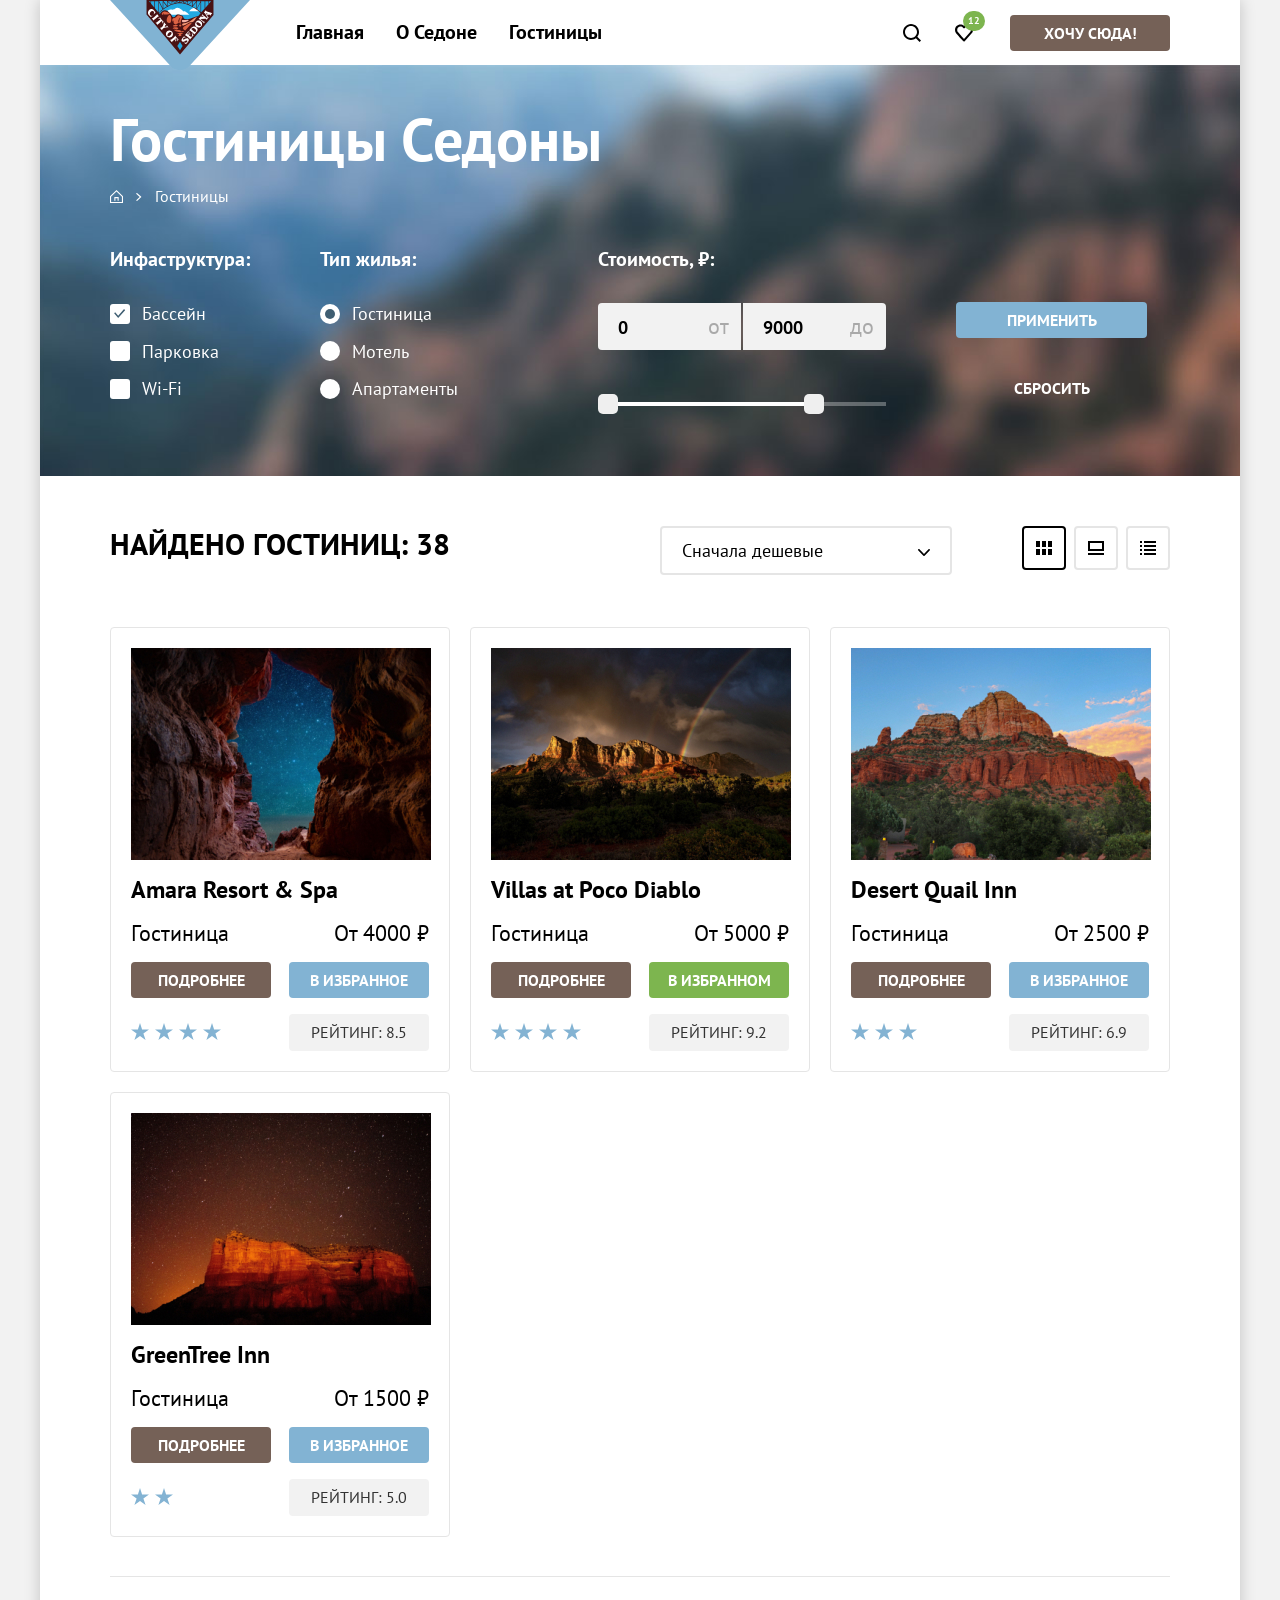
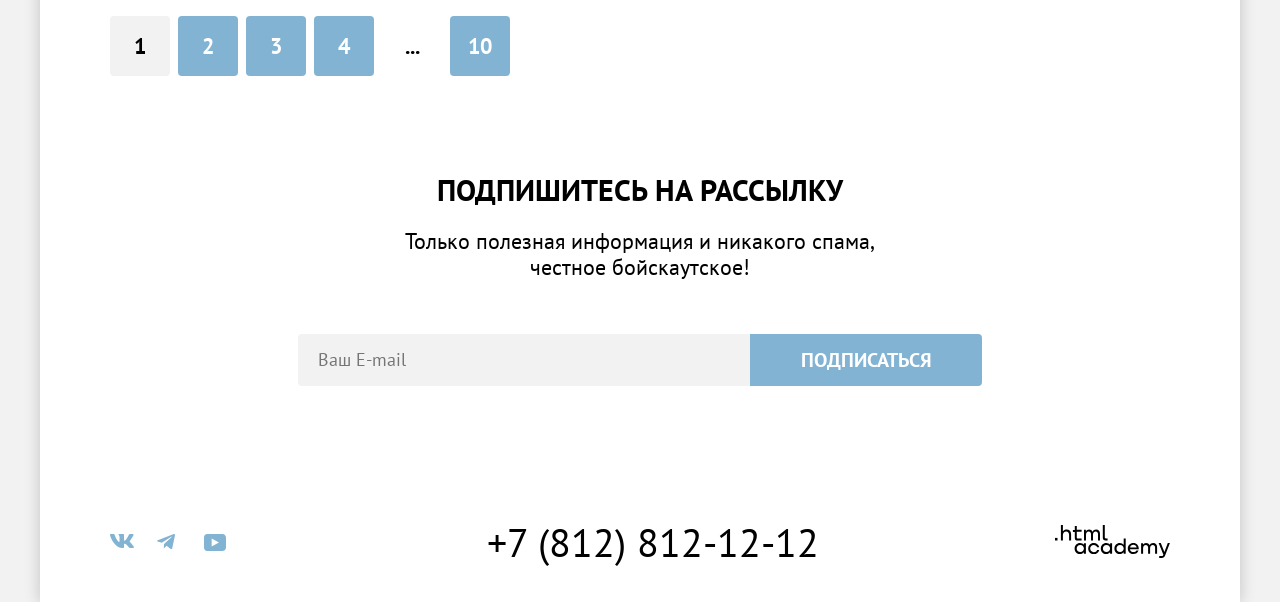
==== catalog.html @ 5c3a98c3 "Update catalog.html" ====
<!DOCTYPE html>
<html lang="ru">

  <head>
    <meta charset="utf-8">
    <title>HTML Academy: Седона</title>
    <link rel="stylesheet" href="styles/styles.css">
    <link rel="icon" href="/favicon.ico">
  </head>

  <body>
   <div class="page-container">
    <header class="page-header">
      <a class="logo" href="index.html">
        <img src="images/logo.svg" width="140" height="70" alt="Логотип Седона">
      </a>

      <nav class="navigation">
        <ul class="navigation-list">
          <li class="navigation-item">
            <a class="navigation-link" href="index.html">Главная</a>
          </li>
          <li class="navigation-item">
            <a class="navigation-link" href="#">О Седоне</a>
          </li>
          <li class="navigation-item">
            <a class="navigation-link" href="catalog.html">Гостиницы</a>
          </li>
        </ul>

        <ul class="navigation-list-buttons">
          <li class="navigation-item">
             <a class="navigation-button search" href="#">
              <span class="visually-hidden">Поиск</span>
             </a>
          </li>
          <li class="navigation-item">
             <a class="navigation-button favorite" href="#">
              <span class="visually-hidden">Избранное</span>
              <span class="favorite-number">12</span>
             </a>
          </li>
          <li class="navigation-item">
            <button class="join-button" type="button">Хочу сюда!</a>
          </li>
        </ul>
      </nav>
    </header>

    <main class="main-container page-main">
      <section class="filters">
        <h1 class="filters-title">Гостиницы Седоны</h1>
        <ul class="filters-breadcrumbs-list">
          <li class="filters-breadcrumbs-item">
            <a class="breadcrumbs-link index" href="index.html">
              <span class="visually-hidden">На главную</span>
            </a>
          </li>
          <li class="filters-breadcrumbs-item">
            <a class="breadcrumbs-link" href="catalog.html">
              <span>Гостиницы</span>
            </a>
          </li>
        </ul>

        <form class="filters-list">
         <fieldset class="filters-fieldset checkbox-group">
          <legend class="filters-subtitle">Инфаструктура:</legend>
          <label class="checkbox">
            <input type="checkbox" checked>
            <span class="checkbox-button"></span>
            <span class="checkbox-label">Бассейн</span>
          </label>
          <label class="checkbox">
            <input type="checkbox">
            <span class="checkbox-button"></span>
            <span class="checkbox-label">Парковка</span>
          </label>
          <label class="checkbox">
            <input type="checkbox">
            <span class="checkbox-button"></span>
            <span class="checkbox-label">Wi-Fi</span>
          </label>
        </fieldset>
        <fieldset class="filters-fieldset radio-group">
          <legend class="filters-subtitle">Тип жилья:</legend>
          <label class="radio">
            <input type="radio" name="plan" checked>
            <span class="radio-button"></span>
            <span class="radio-label">Гостиница</span>
          </label>
          <label class="radio">
            <input type="radio" name="plan">
            <span class="radio-button"></span>
            <span class="radio-label">Мотель</span>
          </label>
          <label class="radio">
            <input type="radio" name="plan">
            <span class="radio-button"></span>
            <span class="radio-label">Апартаменты</span>
          </label>
        </fieldset>
         <fieldset class="filters-fieldset price-group">
          <legend class="filters-subtitle">Стоимость, ₽:</legend>
          <p class="field-wrap">
           <label class="field field-from">
             <input type="number" name="price-from" value="0" min="0" />
             <span class="hint">От</span>
           </label>
           <label class="field field-to">
             <input type="number" name="price-to" value="9000" min="0" />
             <span class="hint">До</span>
           </label>
           </p>
           <div class="field-range">
            <div class="field-range-active">
              <button class="field-range-from" type="button"></button>
              <button class="field-range-to" type="button"></button>
            </div>
           </div>
         </fieldset>
         <fieldset class="filters-fieldset buttons-group">
          <li class="filters-buttons-item">
            <button class="accept-button">Применить</button>
            <button class="clean-button">Сбросить</button>
          </li>
         </ul>
        </form>
      </section>

      <section class="catalog-filters">
        <h2 class="catalog-filters-title">Найдено гостиниц: <span>38</span></h2>
        <select class="sorting">
          <option value="cheap">Сначала дешевые</option>
          <option value="expensive">Сначала дорогие</option>
          <option value="popular">Сначала популярные</option>
        </select>
        <ul class="display-list">
          <li class="display-item checked tile">
            <a class="display-link checked tile" href="#"></a>
          </li>
          <li class="display-item card">
            <a class="display-link card" href="#"></a>
          </li>
          <li class="display-item list">
            <a class="display-link list" href="#"></a>
          </li>
        </ul>
      </section>

      <section class="catalog">
        <ul class="catalog-list">
          <li class="catalog-item">
           <div class="image-container">
            <img class="hotel-image" src="images/hotel-1.jpg" alt="Фото Amara Resort & Spa">
           </div>
            <h3 class="catalog-item-title">Amara Resort & Spa</h3>
            <p class="catalog-info">Гостиница<span>От 4000 ₽</span></p>
           <div class="catalog-botton-container">
            <button class="catalog-botton more-button">Подробнее</button>
            <button class="like-button">В избранное</button>
           </div>
           <div class="catalog-rate-container">
            <p class="catalog-stars four"></p>
            <p class="catalog-rating">Рейтинг: 8.5</p>
           </div>
          </li>
          <li class="catalog-item">
           <div class="image-container">
            <img class="hotel-image" src="images/hotel-2.jpg" alt="Фото Villas at Poco Diablo">
           </div>
            <h3 class="catalog-item-title">Villas at Poco Diablo</h3>
            <p class="catalog-info">Гостиница<span>От 5000 ₽</span></p>
            <div class="catalog-botton-container">
            <button class="catalog-botton more-button">Подробнее</button>
            <button class="like-button checked">В избранном</button>
           </div>
           <div class="catalog-rate-container">
            <p class="catalog-stars four"></p>
            <p class="catalog-rating">Рейтинг: 9.2</p>
           </div>
          </li>
          <li class="catalog-item">
           <div class="image-container">
            <img class="hotel-image" src="images/hotel-3.jpg" alt="Фото Desert Quail Inn">
           </div>
            <h3 class="catalog-item-title">Desert Quail Inn</h3>
            <p class="catalog-info">Гостиница<span>От 2500 ₽</span></p>
           <div class="catalog-botton-container">
            <button class="catalog-botton more-button">Подробнее</button>
            <button class="like-button">В избранное</button>
           </div>
           <div class="catalog-rate-container">
            <p class="catalog-stars three"></p>
            <p class="catalog-rating">Рейтинг: 6.9</p>
           </div>
          </li>
          <li class="catalog-item">
           <div class="image-container">
            <img class="hotel-image" src="images/hotel-4.jpg" alt="Фото GreenTree Inn">
           </div>
            <h3 class="catalog-item-title">GreenTree Inn</h3>
            <p class="catalog-info">Гостиница<span>От 1500 ₽</span></p>
           <div class="catalog-botton-container">
            <button class="catalog-botton more-button">Подробнее</button>
            <button class="like-button">В избранное</button>
           </div>
           <div class="catalog-rate-container">
            <p class="catalog-stars two"></p>
            <p class="catalog-rating">Рейтинг: 5.0</p>
           </div>
          </li>
        </ul>

        <ul class="catalog-pagination-list">
          <li class="catalog-pagination-item current">
            <a class="pagination-item current" aria-current="page">1</a>
          </li>
          <li class="catalog-pagination-item next">
            <a href="#" class="pagination-item next">2</a>
          </li>
          <li class="catalog-pagination-item next">
            <a href="#" class="pagination-item next">3</a>
          </li>
          <li class="catalog-pagination-item next">
            <a href="#" class="pagination-item next">4</a>
          </li>
          <li class="pagination-item dotted">...</li>
          <li class="catalog-pagination-item next">
            <a href="#" class="pagination-item next">10</a>
          </li>
        </ul>
      </section>

      <section class="subscribe-catalog">
        <h2 class="subscribe-title catalog">Подпишитесь на рассылку</h2>
        <p class="subscribe-description catalog">Только полезная информация и никакого спама, <br> честное бойскаутское!</p>
        <form class="subscribe-form">
          <input class="subscribe-field" type="email" required placeholder="Ваш E-mail">
          <button class="subscribe-button" type="submit">Подписаться</button>
        </form>
      </section>
    </main>

    <footer class="page-footer">
      <ul class="social-list">
        <li class="social-item vk">
          <a class="social-link vk" href="https://vk.com/htmlacademy" target="_blank" title="Группа вконтакте HTML Academy">
            <span class="visually-hidden">ВКонтакте</span>
          </a>
        </li>
        <li class="social-item tg">
          <a class="social-link" href="https://t.me/htmlacademy " target="_blank" title="Телеграмм-канал HTML Academy">
            <span class="visually-hidden">Telegram</span>
          </a>
        </li>
        <li class="social-item youtube">
          <a class="social-link" href="https://www.youtube.com/user/htmlacademyru" target="_blank" title="Ютуб-канал HTML Academy">
            <span class="visually-hidden">YouTube</span>
          </a>
        </li>
      </ul>
      <a class="footer-number" href="tel:88128121212">+7 (812) 812-12-12</a>
      <a class="contact-logo" href="https://htmlacademy.ru/"></a>
    </footer>
   </div>
  </body>
</html>
---- styles/styles.css ----
@font-face {
    font-family: "PT Sans";
    font-style: normal;
    font-weight: 400;
    src: url("../fonts/ptsans-400.woff2") format("woff2");
    font-display: swap;
}

@font-face {
    font-family: "PT Sans";
    font-style: normal;
    font-weight: 700;
    src: url("../fonts/ptsans-700.woff2") format("woff2");
    font-display: swap;
}

* {
  box-sizing: border-box;
}

html {
    height: 100%;
}

body {
    margin: 0;
    display: flex;
    flex-direction: column;
    min-height: 100%;
    margin-left: 40px;
    margin-right: 40px;
    font-family: "PT Sans", sans-serif;
    font-size: 22px;
    line-height: 26px;
    font-weight: 400;
    color: #000000;
    background-color: #F2F2F2;
}

ul {
    list-style-type: none;
}

.visually-hidden {
    position: absolute;
    width: 1px;
    height: 1px;
    margin: -1px;
    padding: 0;
    border: 0;
    clip: rect(0 0 0 0);
    overflow: hidden;
}

input[type="number"]::-webkit-outer-spin-button,
input[type="number"]::-webkit-inner-spin-button {
    -webkit-appearance: none;
}

input[type='number'],
input[type="number"]:hover,
input[type="number"]:focus {
    appearance: none;
    -moz-appearance: textfield;
}

.main-container {
  flex-grow: 1;
}

.page-container {
  max-width: 1200px;
  margin: 0 auto;
  box-shadow: 0 0 15px 0 #00000033;
}

.page-header {
  display: flex;
  color: #000000;
  background-color: #FFFFFF;
  padding: 0 70px;
}

.logo {
  margin-bottom: -10px;
}

.navigation {
  display: flex;
  flex-grow: 1;
}

.navigation-list {
    display: flex;
    margin: 0;
    padding: 0;
    flex-grow: 1;
    margin-left: 30px;
}

.navigation-list-buttons {
    display: flex;
    margin: 0;
    padding: 0;
    align-items: center;
}

.navigation-link {
    display: block;
    position: relative;
    padding-right: 32px;
    font-size: 20px;
    line-height: 24px;
    font-weight: 700;
    text-align: center;
    color: #000000;
    padding: 20px 16px;
    white-space: nowrap;
    text-decoration: none;
}

.navigation-link::after {
  content: "";
  position: absolute;
  left: 0;
  bottom: -1px;
  width: 100%;
  height: 2px;
  background: currentColor;
  transform: scaleX(0);
  transition: transform 0.3s ease;
}

.navigation-link:hover::after {
  transform: scaleX(1);
}

.navigation-button {
    display: block;
    padding: 20px;
    padding-right: 32px;
    font-size: 20px;
    line-height: 24px;
    font-weight: 700;
    text-align: center;
    color: #000000;
    text-decoration: none;
    width: 44px;
    height: 64px;
    background-size: 18px 18px;
    background-repeat: no-repeat;
    background-position: center;
}

.navigation-button.search {
    background-image: url(../icons/search.svg);
}

.navigation-button.favorite {
    background-image: url(../icons/favourite.svg);
    margin-right: 20px;
}

.favorite-number {
  position: absolute;
  top: 11px;
  margin-left: 5px;
  padding: 5px;
  font-size: 10px;
  line-height: 10px;
  color: #FFFFFF;
  background-color: #7DB54F;
  border-radius: 10px;
  max-width: 50px;
}

.join-button {
  font-family: inherit;
  border: none;
  border-radius: 4px;
  width: 160px;
  height: 36px;
  font-size: 16px;
  line-height: 20px;
  font-weight: 700;
  text-align: center;
  color: #FFFFFF;
  background-color: #756157;
  text-transform: uppercase;
  cursor: pointer;
  transition: 0.2s ease;
}

.join-button:hover {
  background-color: #615048;
}

.join-button:focus {
  background-color: #615048;
}

.join-button:active {
  color: #9E9089;
}

.join-button:disabled {
  background-color: #E5E5E5;
}

.page-main {
  color: #000000;
  background-color: #FFFFFF;
}

.welcome {
  background-image: url("../images/devider.png"), url("../images/index-background.jpg");
  text-align: center;
  background-size: 100% auto, cover;
  background-position: bottom, center;
  background-repeat: no-repeat;
  background-color: #82B3D3;
  padding-bottom: 85px;
  padding-top: 51px;
}

.advantages-preview {
  margin-top: 0;
  padding: 69px 0;
}

.advantages-preview-title {
  font-size: 30px;
  line-height: 36px;
  font-weight: 700;
  text-align: center;
  text-transform: uppercase;
  margin: 0 0 25px;
}

.advantages-preview-description {
    text-align: center;
    margin: 0;
}

.advantages-list {
  display: flex;
  flex-wrap: wrap;
  margin: 0;
  padding: 0;
}

.advantages-row {
  display: flex;
  margin: 0;
}

.advantages-item-title {
  position: relative;
  margin: 0;
  margin-bottom: 62px;
  font-size: 24px;
  line-height: 28px;
  font-weight: 700;
  text-align: center;
  text-transform: uppercase;
}

.advantages-item-title::after {
  content: "";
  position: absolute;
  bottom: -32px;
  left: 50%;
  transform: translateX(-50%);
  width: 60px;
  height: 2px;
}

.advantages-item-title.blue::after {
  background-color: #A7CAE0;
}

.advantages-item-title.light-grey::after {
  background-color: #0000004D;
}

.advantages-item-title.grey::after {
  background-color: #A0A7AC;
}


.advantages-item-description {
  font-size: 18px;
  line-height: 21px;
  text-align: center;
  margin: 0;
}

.advantages-text {
  width: 400px;
  display: flex;
  flex-direction: column;
  justify-content: center;
  align-items: center;
  margin: 0;
}

.advantages-row img {
  width: 800px;
  display: block;
  margin: 0;
}

.advantages-small {
  width: 400px;
  min-height: 385px;
  display: flex;
  flex-direction: column;
  justify-content: center;
  align-items: center;
}

.blue {
    color: #FFFFFF;
    background-color: #82B3D3;
    text-align: center;
}

.light-grey {
    color: #000000;
    background-color: #F0F6FA;
    text-align: center;
}

.grey {
    color: #000000;
    background-color: #E6F0F6;
    text-align: center;
}

.service-main-preview {
    margin-top: 0;
    padding: 69px 0;
}

.service-preview-title {
    font-size: 30px;
    line-height: 36px;
    font-weight: 700;
    text-align: center;
    text-transform: uppercase;
    margin: 0 0 20px;
}

.service-preview-description {
    text-align: center;
    margin: 0;
}

.service-list {
    display: flex;
    margin: 0;
    padding: 0;
    justify-content: flex-start;
    flex-wrap: wrap;
}

.service-item {
    width: 400px;
    padding: 81px 85px;
}

.service-icon {
    display: block;
    margin-left: auto;
    margin-right: auto;
    margin-bottom: 20px;
    width: 75px;
    height: 72px;
    background-size: contain;
    background-repeat: no-repeat;
}

.service-icon.home {
    background-image: url(../icons/services-house.svg);
}

.service-icon.food {
    background-image: url(../icons/services-food.svg);
}

.service-icon.gift {
    background-image: url(../icons/services-gift.svg);
}

.service-item-title {
    font-size: 24px;
    line-height: 28px;
    font-weight: 700;
    text-align: center;
    text-transform: uppercase;
    margin: 0 0 30px;
}

.service-item-description {
    font-size: 18px;
    line-height: 21px;
    text-align: center;
    margin: 0;
}

.intresting {
    margin-top: 0;
    padding: 96px 0;
}

.intresting-title {
    font-size: 30px;
    line-height: 36px;
    font-weight: 700;
    text-align: center;
    text-transform: uppercase;
    margin: 0 0 20px;
}

.intresting-description {
    font-size: 22px;
    line-height: 21px;
    text-align: center;
    margin: 0;
    margin-bottom: 54px;
}

.intresting-button {
    font-family: inherit;
    border: none;
    border-radius: 4px;
    display: block;
    margin: 0 auto;
    font-size: 20px;
    width: 376px;
    height: 52px;
    line-height: 36px;
    font-weight: 700;
    text-align: center;
    color: #FFFFFF;
    background-color: #756157;
    text-transform: uppercase;
    cursor: pointer;
    transition: 0.2s ease;
}

.intresting-button:hover {
  background-color: #615048;
}

.intresting-button:focus {
  background-color: #615048;
}

.intresting-button:active {
  color: #9E9089;
}

.intresting-button:disabled {
  background-color: #E5E5E5;
}

.filters {
    margin-top: 0;
    background-image: url("../images/catalog-background.jpg");
    background-size: cover;
    background-repeat: no-repeat;
    background-position: center;
    background-color: #82B3D3;
    padding: 35px 70px 70px;
}

.filters-title {
    margin: 0 0 8px;
    font-size: 60px;
    line-height: 78px;
    font-weight: 700;
    color: #FFFFFF;
}

.filters-breadcrumbs-list {
  display: flex;
  align-items: center;
  flex-wrap: wrap;
  margin: 0 0 40px;
  padding: 0;
}

.filters-breadcrumbs-item {
  display: flex;
  align-items: center;
}

.filters-breadcrumbs-item:not(:last-child)::after {
  content: "";
  width: 8px;
  height: 8px;
  margin: 0 12px;
  background-image: url("../icons/arrow-white.svg");
  background-repeat: no-repeat;
  background-position: center;
  background-size: contain;
}

.breadcrumbs-link {
  font-size: 16px;
  line-height: 21px;
  color: #FFFFFF;
  text-decoration: none;
}

.breadcrumbs-link.index {
  display: block;
  mask-image: url("../icons/index.svg");
  min-width: 13px;
  min-height: 21px;
  mask-size: 13px 13px;
  mask-position: center;
  mask-repeat: no-repeat;
  background-color: #FFFFFF;
}

.filters-list {
  display: flex;
  gap: 70px;
  flex-wrap: wrap;
}

.filters-fieldset {
  display: flex;
  flex-direction: column;
  gap: 16px;
  margin: 0;
  padding: 0;
  border: none;
}

.filters-subtitle {
  font-size: 20px;
  line-height: 24px;
  font-weight: 700;
  color: #FFFFFF;
  text-decoration: none;
  margin-bottom: 32px;
  padding: 0;
}

.checkbox {
  display: flex;
  align-items: center;
  cursor: pointer;
  user-select: none;
  position: relative;
}

.checkbox input {
  position: absolute;
  opacity: 0;
  pointer-events: none;
}

.checkbox-button {
  position: relative;
  width: 20px;
  height: 20px;
  border-radius: 3px;
  background: #FFFFFF;
  flex-shrink: 0;
  transition:
    border-color 0.2s ease,
    background-color 0.2s ease,
    box-shadow 0.2s ease;
}

.checkbox-button::after {
  content: "";
  position: absolute;
  left: 4px;
  top: 50%;
  width: 12px;
  height: 10px;
  background-image: url("../icons/checkbox.svg");
  background-repeat: no-repeat;
  background-position: center;
  background-size: contain;
  transform: translateY(-50%) scale(0.5);
  opacity: 0;
  transition: transform 0.2s ease;
}

.checkbox-label {
  padding-left: 12px;
  line-height: 1.2;
  color: #FFFFFF;
  font-size: 18px;
}

.checkbox:hover {
  opacity: 50%;
  transition: 0.2s ease;
}

.checkbox input:checked + .checkbox-button::after {
  transform: translateY(-50%) scale(1);
  opacity: 1;
}

.checkbox input:focus-visible + .checkbox-button {
  outline: 3px solid #83B3D3;
}

.radio-group {
  margin-right: 70px;
}

.radio {
  display: flex;
  align-items: center;
  cursor: pointer;
  user-select: none;
  position: relative;
}

.radio input {
  position: absolute;
  opacity: 0;
  pointer-events: none;
}

.radio-button {
  position: relative;
  width: 20px;
  height: 20px;
  border-radius: 50%;
  background: #FFFFFF;
  flex-shrink: 0;
}

.radio-button::after {
  content: "";
  position: absolute;
  left: 5px;
  top: 50%;
  transform: translateY(-50%) scale(0);
  width: 10px;
  height: 10px;
  border-radius: 50%;
  background: #3F5E72;
  transition: transform 0.2s ease;
}

.radio-label {
  padding-left: 12px;
  line-height: 1.2;
  color: #FFFFFF;
  font-size: 18px;
}

.radio:hover {
  opacity: 50%;
  transition: 0.2s ease;
}

.radio input:checked + .radio-button::after {
  transform: translateY(-50%) scale(1);
}

.radio input:focus-visible + .radio-button {
  outline: 3px solid #83B3D3;
}

.field-wrap {
  display: flex;
  gap: 2px;
  margin: 0 0 36px;
}

.field {
  display: flex;
  align-items: center;
  cursor: pointer;
  user-select: none;
  position: relative;
}

.field input {
  font-family: inherit;
  font-weight: 700;
  font-size: 18px;
  width: 143px;
  padding: 13px 30px 11px 20px;
  border: none;
  background-color: #f2f2f2;
}

.field-from input {
  border-radius: 4px 0 0 4px;
}

.field-to input {
  border-radius: 0 4px 4px 0;
}

.hint {
  position: absolute;
  z-index: 1;
  top: 50%;
  transform: translateY(-50%);
  right: 12px;
  line-height: 133%;
  text-transform: lowercase;
  color: #0000004D;
}

.field-range {
  position: relative;
  width: 100%;
  height: 4px;
  background-color: #FFFFFF4D;
}

.field-range-active {
  position: absolute;
  width: 226px;
  height: 4px;
  background-color: #FFFFFF;
}

.field-range-from {
  left: 0;
}

.field-range-to {
  right: 0;
}

.field-range-active button {
  position: absolute;
  top: 50%;
  width: 20px;
  height: 20px;
  border-radius: 5px;
  border: none;
  cursor: pointer;
  transform: translateY(-50%);
}

.buttons-group {
  align-self: flex-end;
  display: flex;
  flex-direction: column;
  gap: 32px;
  margin: 0;
  padding: 0;
  list-style: none;
}

.accept-button {
  font-family: inherit;
  border: none;
  border-radius: 4px;
  display: block;
  margin: 0 auto;
  font-size: 16px;
  width: 191px;
  height: 36px;
  line-height: 20px;
  font-weight: 700;
  text-align: center;
  color: #FFFFFF;
  background-color: #82B3D3;
  text-transform: uppercase;
  cursor: pointer;
  margin-bottom: 32px;
  transition: 0.2s ease;
}

.accept-button:hover {
  background-color: #68A2CA;
}

.accept-button:focus {
  background-color: #68A2CA;
}

.accept-button:active {
  color: #A7CAE0;
}

.accept-button:disabled {
  background-color: #E5E5E5;
}

.clean-button {
    font-family: inherit;
    border: none;
    border-radius: 4px;
    display: block;
    margin: 0 auto;
    font-size: 16px;
    width: 191px;
    height: 36px;
    line-height: 20px;
    font-weight: 700;
    text-align: center;
    color: #FFFFFF;
    background-color: transparent;
    text-transform: uppercase;
    cursor: pointer;
    transition: 0.2s ease;
}

.clean-button:hover {
  color: #BAC4C6;
}

.clean-button:focus {
  border: 2px solid #82B3D3;
  border-radius: 4px;
  color: #FFFFFF;
}

.clean-button:active {
  color: #8A8D80;
  border: none;
}

.clean-button:disabled {
  background-color: #70665B;
}

.catalog-filters {
    display: flex;
    padding: 0 70px;
}

.catalog-filters-title {
    margin-top: 50px;
    font-size: 30px;
    line-height: 36px;
    font-weight: 700;
    text-transform: uppercase;
}

.sorting {
  appearance: none;
  font-family: inherit;
  border: 2px solid #E5E5E5;
  border-radius: 4px;
  margin-top: 50px;
  margin-left: auto;
  width: 292px;
  height: 49px;
  font-size: 18px;
  line-height: 21px;
  color: #000000;
  text-decoration: none;
  padding-left: 20px;
  cursor: pointer;
  background: #FFFFFF;
  background-image: url("../icons/arrow-black.svg");
  background-repeat: no-repeat;
  background-position: right 20px top 21px;
  background-size: 12px 8px;
  transition: 0.2s ease;
}

.sorting:hover {
  border-color: #68A2CA;
}

.sorting:focus {
  border-color: #68A2CA;
}

.sorting:disabled {
  border-color: #B3B3B3;
  color: #B3B3B3;
}

.display-list {
    padding: 0;
    margin: 0;
    margin-top: 50px;
    display: flex;
    gap: 8px;
    max-width: 160px;
    min-height: 48px;
    margin-left: 70px;
    cursor: pointer;
}

.display-link {
  display: block;
  width: 44px;
  height: 44px;
  border: 2px solid #E5E5E5;
  border-radius: 4px;
  background-repeat: no-repeat;
  background-position: center;
  background-size: 16px 14px;
  transition: 0.2s ease;
}

.display-link.checked {
  border: 2px solid #000000;
}

.display-link.tile {
  background-image: url(../icons/view-tile.svg);
}

.display-link.card {
  background-image: url(../icons/view-card.svg);
}

.display-link.list {
  background-image: url(../icons/view-list.svg);
}

.display-link:hover {
  border-color: #000000;
}

.display-link:active {
  border-color: #000000;
}

.display-link:focus {
  outline: none;
}

.display-link:focus-visible {
  border-color: #68A2CA;
}

.catalog {
  padding: 0 70px;
}

.catalog-list {
  margin-top: 40px;
  display: flex;
  padding-left: 0;
  gap: 20px;
  flex-wrap: wrap;
  padding: 0;
  margin-bottom: 79px;
  position: relative;
}

.catalog-list::after {
  content: "";
  position: absolute;
  left: 0;
  bottom: -40px;
  width: 100%;
  height: 1px;
  background: #E5E5E5;
}

.catalog-item {
  width: 340px;
  padding-left: 20px;
  padding: 20px;
  border: 1px solid #E5E5E5;
  border-radius: 4px;
}

.image-container {
    width: 300px;
    height: 212px;
    overflow: hidden;
}

.hotel-image {
    width: 100%;
    height: 100%;
    object-fit: cover;
    object-position: center;
}

.catalog-item-title {
    font-size: 24px;
    line-height: 28px;
    font-weight: 700;
    margin: 0;
    margin-top: 16px;
}

.catalog-info {
    display: grid;
    grid-template-columns: auto auto;
    justify-content: space-between;
    margin: 0;
    margin-top: 16px;
}

.catalog-botton-container {
    display: grid;
    grid-template-columns: auto auto;
    justify-content: space-between;
    margin: 0;
    margin-top: 16px;
}

.more-button {
  font-family: inherit;
  border: none;
  border-radius: 4px;
  margin: 0 auto;
  font-size: 16px;
  width: 140px;
  height: 36px;
  line-height: 20px;
  font-weight: 700;
  text-align: center;
  color: #FFFFFF;
  background-color: #756157;
  text-transform: uppercase;
  cursor: pointer;
  transition: 0.2s ease;
}

.more-button:hover {
  background-color: #615048;
}

.more-button:focus {
  background-color: #615048;
}

.more-button:active {
  color: #9E9089;
}

.more-button:disabled {
  background-color: #E5E5E5;
}

.like-button {
    font-family: inherit;
    border: none;
    border-radius: 4px;
    margin: 0 auto;
    font-size: 16px;
    width: 140px;
    height: 36px;
    line-height: 20px;
    font-weight: 700;
    text-align: center;
    color: #FFFFFF;
    background-color: #82B3D3;
    text-transform: uppercase;
    cursor: pointer;
    transition: 0.2s ease;
}

.like-button:hover {
  background-color: #68A2CA;
}

.like-button:focus {
  background-color: #68A2CA;
}

.like-button:active {
  color: #A7CAE0;
}

.like-button:disabled {
  background-color: #E5E5E5;
}


.like-button.checked {
    font-family: inherit;
    border: none;
    border-radius: 4px;
    margin: 0 auto;
    font-size: 16px;
    width: 140px;
    height: 36px;
    line-height: 20px;
    font-weight: 700;
    text-align: center;
    color: #FFFFFF;
    background-color: #7DB54F;
    text-transform: uppercase;
    cursor: pointer;
    transition: 0.2s ease;
}

.like-button.checked:hover {
  background-color: #6C9E42;
}

.like-button.checked:focus {
  background-color: #6C9E42;
}

.like-button.checked:active {
  color: #A4CB84;
}

.like-button.checked:disabled {
  background-color: #E5E5E5;
}

.catalog-rate-container {
    display: grid;
    grid-template-columns: auto auto;
    justify-content: space-between;
    margin: 0;
}

.catalog-stars {
  min-width: 24px;
  height: 17px;
  margin: 25px 0;
  margin-bottom: -20px;
  background-image: url("../icons/star.svg");
  background-size: 24px 17px;
}

.catalog-stars.four {
  width: calc(24px * 4);
}

.catalog-stars.three {
  width: calc(24px * 3);
}

.catalog-stars.two {
  width: calc(24px * 2);
}

.catalog-rating {
  display: grid;
  place-items: center;
  font-family: inherit;
  border: none;
  border-radius: 4px;
  font-size: 16px;
  width: 140px;
  height: 37px;
  line-height: 20px;
  color: #333333;
  background-color: #F2F2F2;
  text-transform: uppercase;
  margin: 0;
  margin-top: 16px;
}

.catalog-pagination-list {
    display: flex;
    margin: 0;
    padding: 0;
}

.pagination-item {
    display: grid;
    place-items: center;
    margin-right: 8px;
    width: 60px;
    height: 60px;
    font-weight: 700;
    border-radius: 4px;
    background-color: #82B3D3;
    color: #FFFFFF;
    cursor: pointer;
    text-decoration: none;
    transition: 0.2s ease;
}

.pagination-item:hover {
  background-color: #68A2CA;
}

.pagination-item:focus {
  background-color: #68A2CA;
}

.pagination-item:active {
  color: #A7CAE0;
}

.pagination-item.current {
    background-color: #F2F2F2;
    color: #000000;
}

.pagination-item.current:hover {
    background-color: #F2F2F2;
    color: #000000;
}

.pagination-item.current:focus {
    background-color: #F2F2F2;
    color: #000000;
}

.pagination-item.current:active {
    background-color: #F2F2F2;
    color: #000000;
}

.pagination-item.dotted {
    background-color: transparent;
    color: #000000;
    cursor: default;
}

.subscribe-index {
    margin-top: 0;
    padding: 96px 0;
    text-align: center;
    background-image: url(../images/subscribe.jpg);
    background-size: cover;
    background-color: #82B3D3;
    background-repeat: no-repeat;
}

.subscribe-catalog {
    margin-top: 0;
    padding: 96px 0;
    text-align: center;
    background-size: cover;
    background-repeat: no-repeat;
}

.subscribe-field {
    font-family: inherit;
    font-size: 18px;
    line-height: 24px;
    color: #000000;
    background-color: #F2F2F2;
    border: none;
    border-radius: 4px;
    padding-left: 20px;
}

.subscribe-title {
    font-size: 30px;
    line-height: 36px;
    font-weight: 700;
    margin: 0 0 20px;
    text-align: center;
    text-transform: uppercase;
}

.subscribe-title.index {
    color: #FFFFFF;
}

.subscribe-title.catalog {
    color: #000000;
}

.subscribe-description {
    padding-top: 20px;
    text-align: center;
    margin: 0;
    margin-bottom: 54px;
    padding: 0;
}

.subscribe-description.index {
    color: #FFFFFF;
}

.subscribe-description.catalog {
    color: #000000;
}

.subscribe-form {
  display: flex;
  justify-content: center;
  text-align: center;
}

.subscribe-field {
    border-radius: 4px 0 0 4px;
    width: 452px;
    height: 52px;
    font-size: 18px;
    line-height: 24px;
    color: #000000;
    background-color: #F2F2F2;
}

.subscribe-button {
    border: none;
    border-radius: 0 4px 4px 0;
    width: 232px;
    height: 52px;
    font-family: inherit;
    font-size: 20px;
    line-height: 36px;
    font-weight: 700;
    text-align: center;
    color: #FFFFFF;
    background-color: #82B3D3;
    text-transform: uppercase;
    cursor: pointer;
    transition: 0.2s ease;
}

.subscribe-button:hover {
  background-color: #68A2CA;
}

.subscribe-button:focus {
  background-color: #68A2CA;
}

.subscribe-button:active {
  color: #A7CAE0;
}

.subscribe-button:disabled {
  background-color: #E5E5E5;
}

.page-footer {
    display: flex;
    background-color: #FFFFFF;
    justify-content: space-between;
    align-items: center;
    height: 120px;
    padding: 0 70px;
}

.social-list {
    display: flex;
    margin: 0;
    padding: 0;
    list-style-type: none;
    flex-wrap: wrap;
}

.social-item {
  margin-top: 25px;
  mask-repeat: no-repeat;
  background-color: #82B3D3;
  width: 47px;
  height: 40px;
  cursor: pointer;
  transition: 0.2s ease;
}

.social-item.vk {
  mask-image: url(../icons/socials-vk.svg);
}

.social-item.youtube {
  mask-image: url(../icons/socials-youtube.svg);
}

.social-item.tg {
  mask-image: url(../icons/socials-tg.svg);
}

.social-item:hover {
  background-color: #68A2CA;
}

.social-item:focus {
  background-color: #68A2CA;
}

.social-item:active {
  background-color: #D2E3EF;
}

.footer-number {
    display: block;
    font-size: 40px;
    line-height: 40px;
    text-align: center;
    color: #000000;
    text-decoration: none;
    margin-left: 41px;
    margin-right: 41px;
    transition: 0.2s ease;
}

.footer-number:hover {
  color: #756157;
}

.footer-number:focus {
  color: #756157;
}

.footer-number:active {
  color: #D6D0CD;
}

.contact-logo {
  display: flex;
  margin: 0;
  padding: 0;
  width: 115px;
  height: 33px;
  mask-image: url(../icons/html-academy.svg);
  background-color: #000000;
  mask-size: contain;
  mask-repeat: no-repeat;
  mask-position: center;
  transition: 0.2s ease;
}

.contact-logo:hover {
  background-color: #756157;
}

.contact-logo:focus {
  background-color: #756157;
}

.contact-logo:active {
  background-color: #D6D0CD;
}

.modal-container {
  display: none;
  position: fixed;
  top: 0;
  left: 0;
  width: 100%;
  height: 100%;
  background-color: #F2F2F2CC;
}

.modal-container.is-open {
  display: flex;
  opacity: 1;
  visibility: visible;
  pointer-events: auto;
}

.modal {
  position: relative;
  margin: auto;
  width: 717px;
  min-height: 576px;
  border-radius: 30px;
  padding: 64px 70px;
  box-shadow: 0 25px 50px 0 #00000026;
  background-color: #FFFFFF;
}

.modal-close-button {
  position: absolute;
  top: 64px;
  right: 52px;
  width: 52px;
  height: 52px;
  background-color: #F2F2F2;
  border: none;
  border-radius: 50%;
  cursor: pointer;
  transition: 0.2s ease;
}

.modal-close-button::before,
.modal-close-button::after {
  content: '';
  position: absolute;
  top: 50%;
  left: 50%;
  width: 19px;
  height: 2px;
  background-color: #000000;
}

.modal-close-button::before {
  transform: translate(-50%, -50%) rotate(45deg);
}

.modal-close-button::after {
  transform: translate(-50%, -50%) rotate(-45deg);
}

.modal-close-button:hover {
  background-color: #E5E5E5;
}

.modal-close-button:active::before,
.modal-close-button:active::after {
  opacity: 50%;
  transition: 0.2s ease;
}

.modal-title {
  font-weight: 700;
  font-size: 30px;
  line-height: 120%;
  text-transform: uppercase;
  color: #000000;
  max-width: 500px;
  margin: 0;
  margin-bottom: 64px;
}

.modal-form {
  display: grid;
  grid-template-columns: 1fr 242px;
  row-gap: 23px;
  column-gap: 88px;
}

.modal-row {
  display: flex;
  row-gap: 10px;
  grid-column: 1/-1;
  align-items: flex-start;
}

.modal-input-title {
  width: 136px;
  flex-shrink: 0;
  padding-top: 12px;
  font-weight: 700;
  font-size: 20px;
  line-height: 24px;
  color: #000000;
}

.modal-input-main {
  display: flex;
  flex-wrap: wrap;
  gap: 4px;
}

.modal-input-main.form {
  position: relative;
  min-width: 0;
  width: 100%;
  flex-grow: 1;
}

.modal-input {
  font-family: inherit;
  font-size: 18px;
  line-height: 24px;
  min-width: 0;
  width: 100%;
  padding: 12px 60px 12px 20px;
  background-color: #F2F2F2;
  border: none;
  border-radius: 4px;
  font-weight: 700;
  color: #000000;
}

.modal-info {
  width: 100%;
  min-height: 21px;
  font-size: 16px;
  line-height: 21px;
  padding-left: 20px;
}

.modal-info.warning {
  color: #FF5757;
}

.modal-info.accept {
  color: #333333;
}

.modal-date-button {
  position: absolute;
  top: 0;
  right: 0;
  height: 100%;
  width: 60px;
  padding: 0;
  border: none;
  outline: none;
  cursor: pointer;
  background-image: url("../icons/date.svg");
  background-position: center;
  background-size: 20px 20px;
  background-repeat: no-repeat;
  background-color: transparent;
}

.modal-row.adults {
  grid-column: 1/2;
  justify-content: space-between;
}

.modal-row.child {
  grid-column: 2/3;
  align-content: space-between;
}

.modal-row:last-of-type {
  margin-bottom: 25px;
}

.modal-num-main {
  position: relative;
  width: 110px;
}

.modal-num {
  width: 100%;
  padding: 12px 40px 12px 40px;
  text-align: center;
  -moz-appearance: textfield;
}

.modal-num-button {
  position: absolute;
  top: 50%;
  transform: translateY(-50%);
  height: 20px;
  width: 20px;
  padding: 0;
  border: none;
  background-color: transparent;
  cursor: pointer;
  border-radius: 4px;
}

.icon-minus {
  left: 10px;
}

.icon-minus::before {
  content: "";
  position: absolute;
  top: 50%;
  left: 50%;
  width: 14px;
  height: 2px;
  transform: translate(-50%, -50%);
  background-color: #7561574D;
  transition: 0.2s ease;
}

.icon-minus:hover::before {
  background-color: #000000;
}

.icon-minus:active::before {
  background-color: #7561574D;
}

.icon-plus {
  right: 10px;
}

.icon-plus::before {
  content: "";
  position: absolute;
  top: 50%;
  left: 50%;
  width: 14px;
  height: 2px;
  transform: translate(-50%, -50%);
  background-color: #7561574D;
  transition: 0.2s ease;
}

.icon-plus::after {
  content: "";
  position: absolute;
  top: 50%;
  left: 50%;
  width: 14px;
  height: 2px;
  transform: translate(-50%, -50%) rotate(90deg);
  background-color: #7561574D;
  transition: 0.2s ease;
}

.icon-plus:hover::before,
.icon-plus:hover:after {
  background-color: #000000;
}

.icon-plus:active::before,
.icon-plus:active:after {
  background-color: #7561574D;
}

.input-title-child {
  display: flex;
  align-items: center;
  gap: 10px;
}

.tooltip {
  position: relative;
}

.tooltip-toggle {
  width: 26px;
  height: 26px;
  border: none;
  border-radius: 50%;
  background: #83B3D3;
  cursor: pointer;
  position: relative;
}

.tooltip-toggle::before {
  content: "i";
  position: absolute;
  top: 50%;
  left: 50%;
  transform: translate(-50%, -50%);
  color: #FFFFFF;
  font-weight: 700;
  font-size: 16px;
}

.tooltip-text {
  position: absolute;
  font-weight: 400;
  top: 38px;
  left: 50%;
  transform: translateX(-50%);
  width: 256px;
  padding: 18px;
  border-radius: 10px;
  background: #333333;
  color: #FFFFFF;
  font-size: 16px;
  line-height: 20px;
  z-index: 100;
  opacity: 0;
  visibility: hidden;
  transition:
      opacity .25s ease,
      transform .25s ease,
      visibility .25s;
  pointer-events: none;
}

.tooltip:hover .tooltip-text {
  opacity: 1;
  visibility: visible;
  transform: translateX(-50%) translateY(0);
}

.tooltip-text::before {
  content: "";
  position: absolute;
  top: -10px;
  left: 50%;
  transform: translateX(-50%);
  border: 10px solid transparent;
  border-top: 0;
  border-bottom-color: #333333;
}

.modal-search-button {
  grid-column: 1/-1;
  font-family: inherit;
  border: none;
  border-radius: 10px;
  width: 100%;
  height: 60px;
  font-size: 20px;
  line-height: 24px;
  font-weight: 700;
  text-align: center;
  color: #FFFFFF;
  background-color: #83B3D3;
  text-transform: uppercase;
  cursor: pointer;
  transition: 0.2s ease;
}

.modal-search-button:hover {
  background-color: #68A2CA;
}

.modal-search-button:focus {
  background-color: #68A2CA;
}

.modal-search-button:active {
  color: #A7CAE0;
}
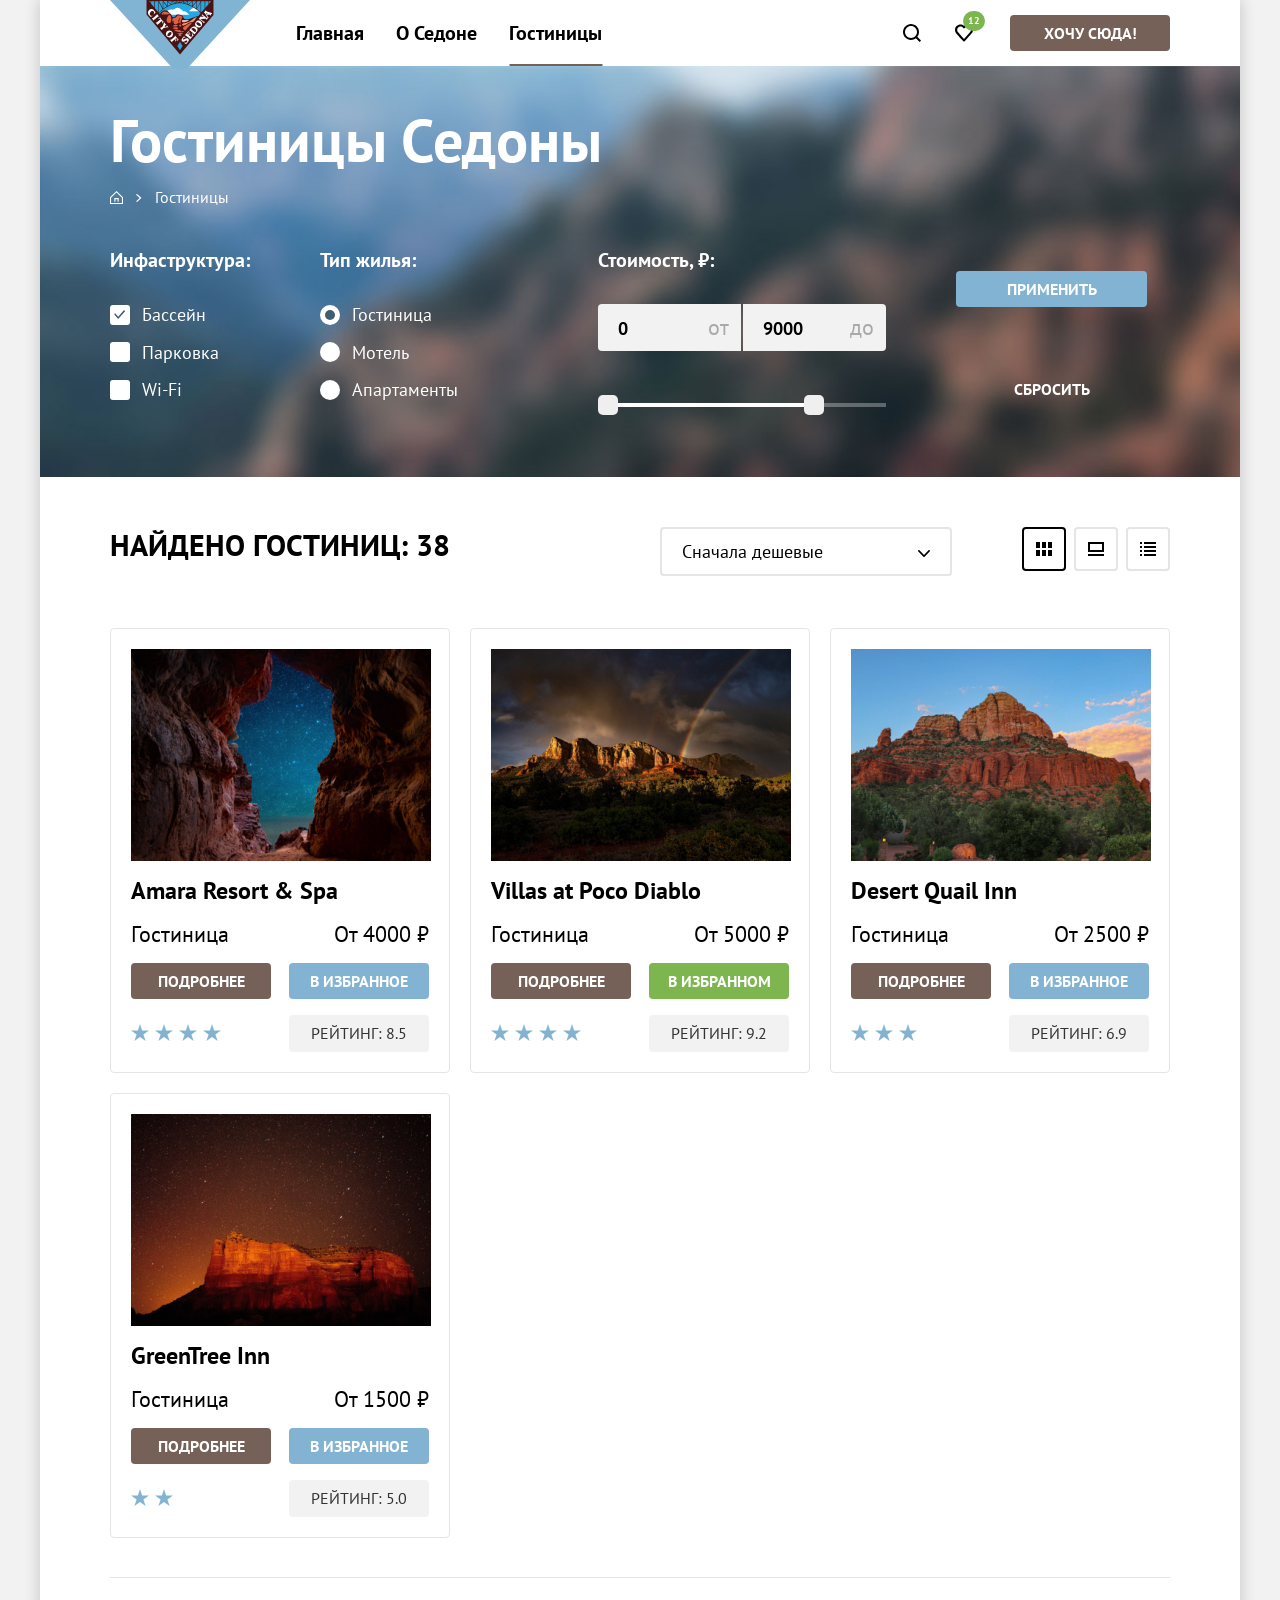
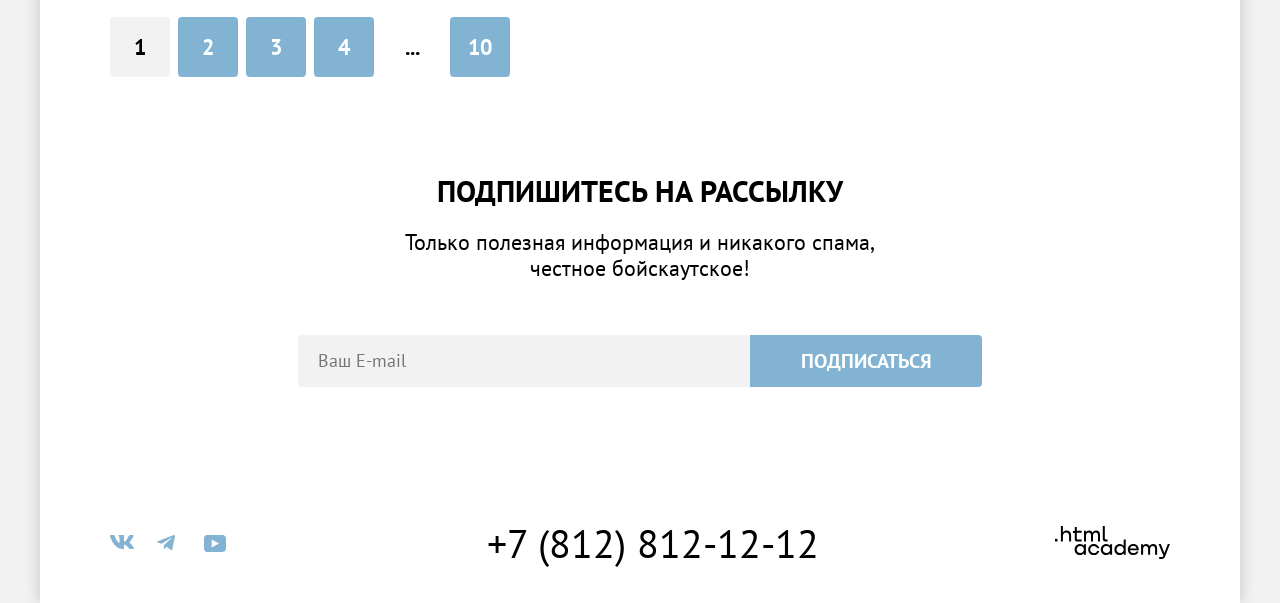
==== commit b54fcdbb: "Update catalog.html" ====
--- a/catalog.html
+++ b/catalog.html
@@ -18,13 +18,19 @@
       <nav class="navigation">
         <ul class="navigation-list">
           <li class="navigation-item">
-            <a class="navigation-link" href="index.html">Главная</a>
-          </li>
-          <li class="navigation-item">
-            <a class="navigation-link" href="#">О Седоне</a>
-          </li>
-          <li class="navigation-item">
-            <a class="navigation-link" href="catalog.html">Гостиницы</a>
+            <a class="navigation-link" href="index.html">
+              <span class="navigation-text">Главная</span>
+            </a>
+          </li>
+          <li class="navigation-item">
+            <a class="navigation-link" href="#">
+              <span class="navigation-text">О Седоне</span>
+            </a>
+          </li>
+          <li class="navigation-item">
+            <a class="navigation-link active" href="#">
+              <span class="navigation-text">Гостиницы</span>
+            </a>
           </li>
         </ul>
 
@@ -120,11 +126,8 @@
            </div>
          </fieldset>
          <fieldset class="filters-fieldset buttons-group">
-          <li class="filters-buttons-item">
             <button class="accept-button">Применить</button>
             <button class="clean-button">Сбросить</button>
-          </li>
-         </ul>
         </form>
       </section>
 
--- a/styles/styles.css
+++ b/styles/styles.css
@@ -106,33 +106,34 @@
 }
 
 .navigation-link {
-    display: block;
-    position: relative;
-    padding-right: 32px;
-    font-size: 20px;
-    line-height: 24px;
-    font-weight: 700;
-    text-align: center;
-    color: #000000;
-    padding: 20px 16px;
-    white-space: nowrap;
-    text-decoration: none;
+  display: inline-block;
+  position: relative;
+  padding: 20px 16px;
+  font-size: 20px;
+  font-weight: 700;
+  color: #000000;
+  text-decoration: none;
+}
+
+.navigation-text {
+  position: relative;
 }
 
 .navigation-link::after {
   content: "";
   position: absolute;
-  left: 0;
-  bottom: -1px;
-  width: 100%;
+  left: 50%;
+  bottom: 0;
   height: 2px;
-  background: currentColor;
-  transform: scaleX(0);
-  transition: transform 0.3s ease;
-}
-
-.navigation-link:hover::after {
-  transform: scaleX(1);
+  width: 0;
+  background: #756257;
+  transform: translateX(-50%);
+  transition: width 0.3s ease;
+}
+
+.navigation-link:hover::after,
+.navigation-link.active::after {
+  width: calc(100% - 32px);
 }
 
 .navigation-button {
@@ -1370,7 +1371,7 @@
   background-color: #68A2CA;
 }
 
-.social-item:focus {
+.social-item:focus-within {
   background-color: #68A2CA;
 }
 
@@ -1429,20 +1430,19 @@
 }
 
 .modal-container {
-  display: none;
   position: fixed;
   top: 0;
   left: 0;
   width: 100%;
   height: 100%;
+  display: flex;
+  justify-content: center;
+  align-items: center;
   background-color: #F2F2F2CC;
-}
-
-.modal-container.is-open {
-  display: flex;
-  opacity: 1;
-  visibility: visible;
-  pointer-events: auto;
+  opacity: 0;
+  visibility: hidden;
+  pointer-events: none;
+  transition: opacity 0.25s ease, visibility 0.25s ease;
 }
 
 .modal {
@@ -1454,6 +1454,20 @@
   padding: 64px 70px;
   box-shadow: 0 25px 50px 0 #00000026;
   background-color: #FFFFFF;
+  transform: scale(0.9) translateY(20px);
+  opacity: 0;
+  transition: transform 0.25s ease, opacity 0.25s ease;
+}
+
+.modal-container.is-open {
+  opacity: 1;
+  visibility: visible;
+  pointer-events: auto;
+}
+
+.modal-container.is-open .modal {
+  transform: scale(1) translateY(0);
+  opacity: 1;
 }
 
 .modal-close-button {
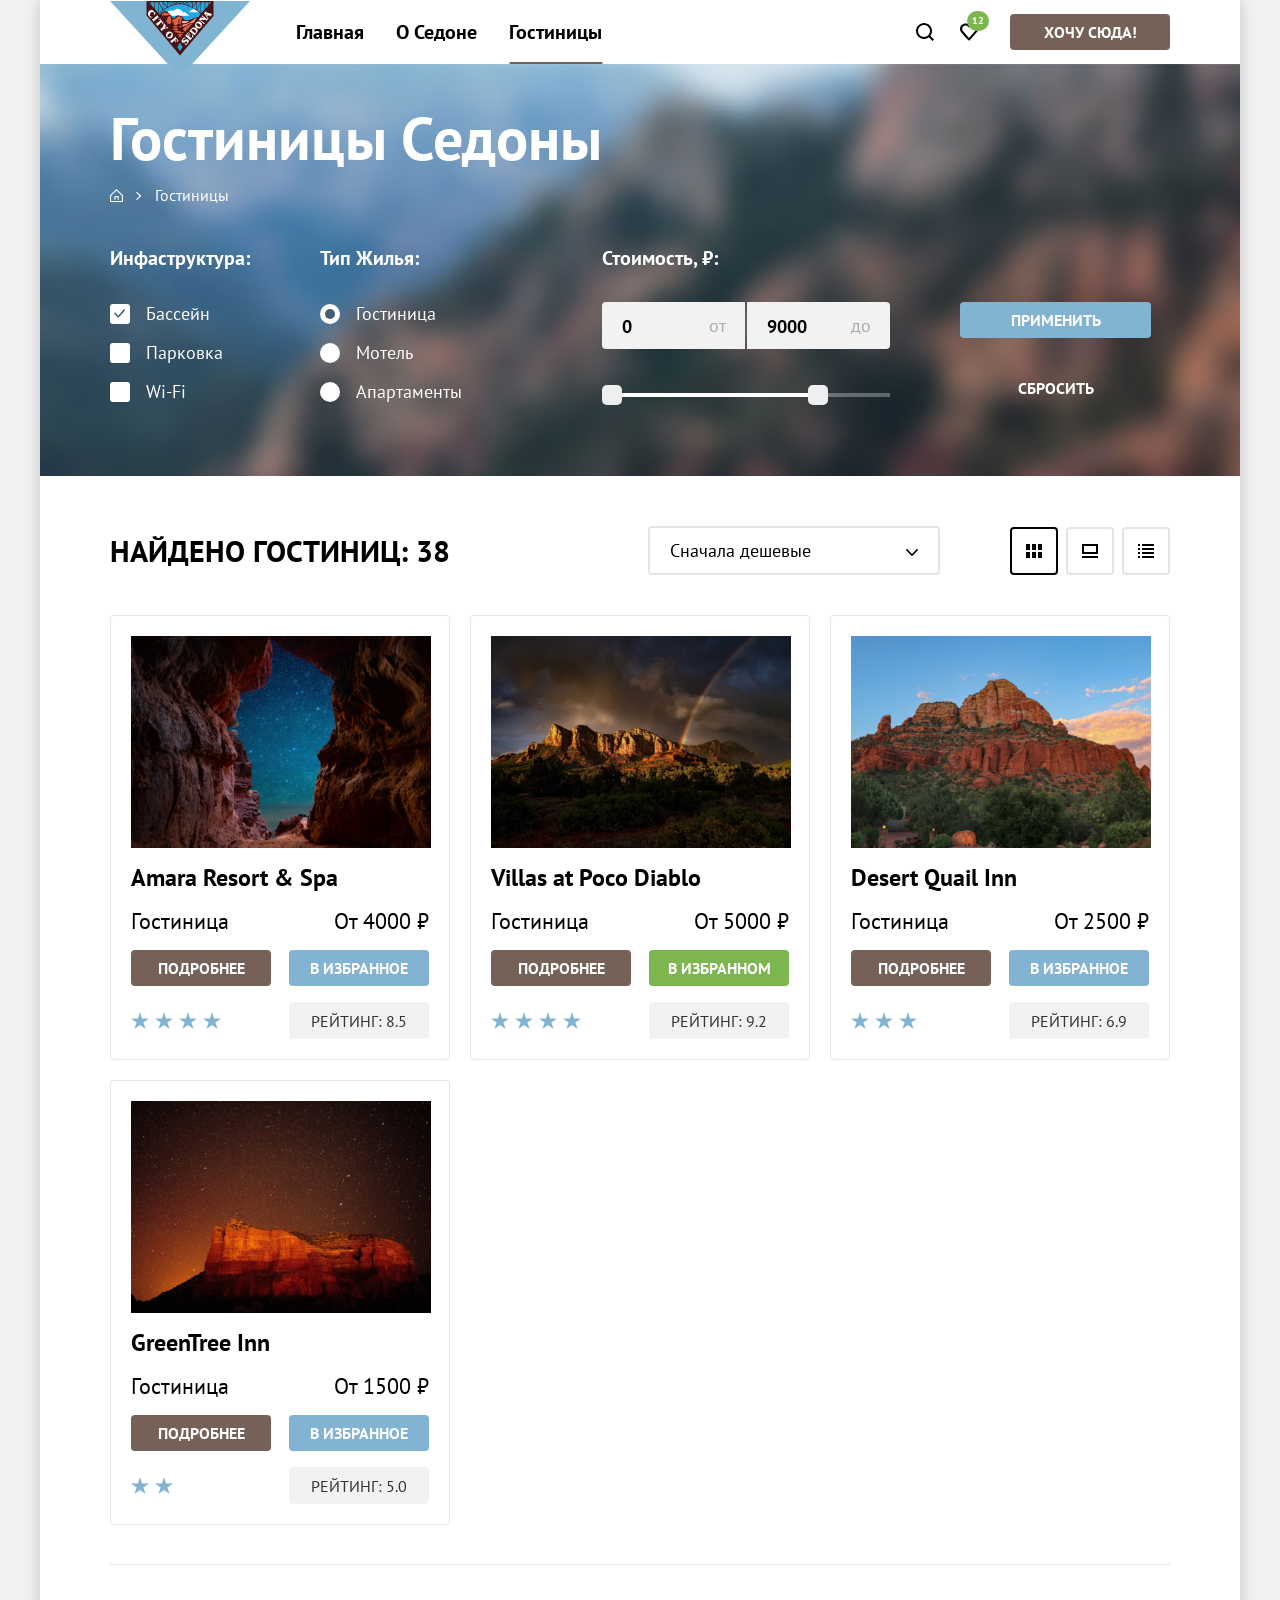
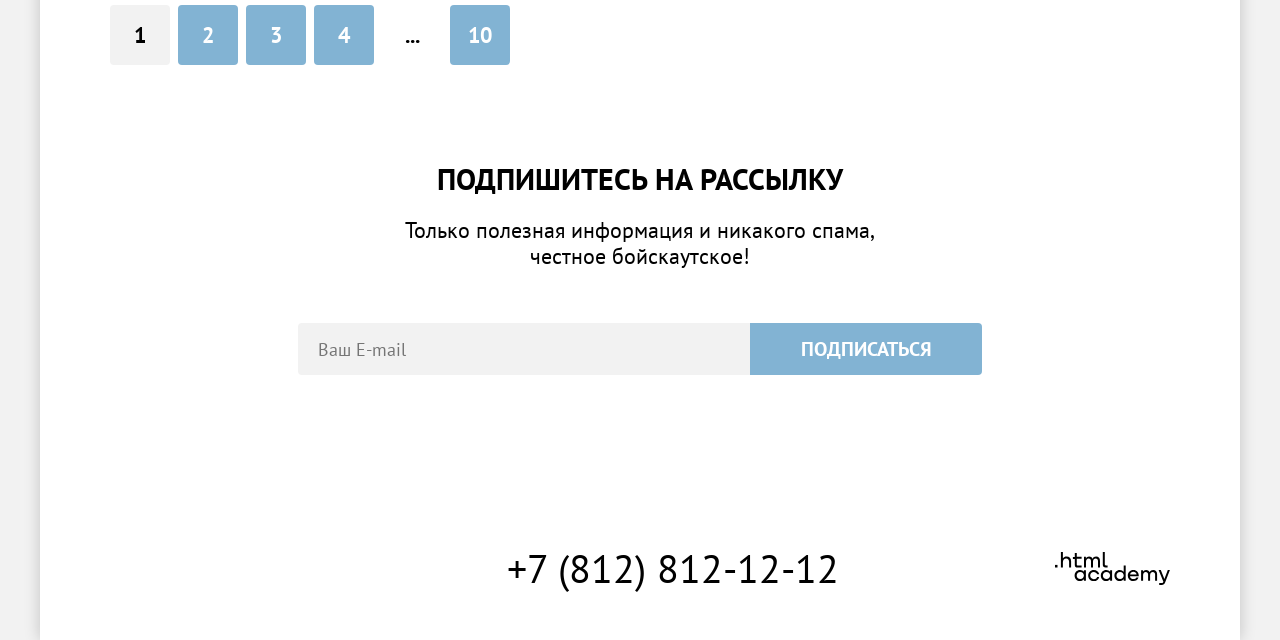
==== commit a9ff9ee9: "Update catalog.html" ====
--- a/catalog.html
+++ b/catalog.html
@@ -247,23 +247,27 @@
 
     <footer class="page-footer">
       <ul class="social-list">
-        <li class="social-item vk">
+        <li class="social-item">
           <a class="social-link vk" href="https://vk.com/htmlacademy" target="_blank" title="Группа вконтакте HTML Academy">
             <span class="visually-hidden">ВКонтакте</span>
           </a>
         </li>
-        <li class="social-item tg">
-          <a class="social-link" href="https://t.me/htmlacademy " target="_blank" title="Телеграмм-канал HTML Academy">
+        <li class="social-item">
+          <a class="social-link tg" href="https://t.me/htmlacademy " target="_blank" title="Телеграмм-канал HTML Academy">
             <span class="visually-hidden">Telegram</span>
           </a>
         </li>
-        <li class="social-item youtube">
-          <a class="social-link" href="https://www.youtube.com/user/htmlacademyru" target="_blank" title="Ютуб-канал HTML Academy">
+        <li class="social-item">
+          <a class="social-link youtube" href="https://www.youtube.com/user/htmlacademyru" target="_blank" title="Ютуб-канал HTML Academy">
             <span class="visually-hidden">YouTube</span>
           </a>
         </li>
       </ul>
-      <a class="footer-number" href="tel:88128121212">+7 (812) 812-12-12</a>
+      <ul class="footer-number-list">
+        <li class="footer-number-item">
+          <a class="footer-number" href="tel:88128121212">+7 (812) 812-12-12</a>
+        </li>
+      </ul>
       <a class="contact-logo" href="https://htmlacademy.ru/"></a>
     </footer>
    </div>
--- a/styles/styles.css
+++ b/styles/styles.css
@@ -79,10 +79,11 @@
   color: #000000;
   background-color: #FFFFFF;
   padding: 0 70px;
+  align-items: center;
 }
 
 .logo {
-  margin-bottom: -10px;
+  margin-bottom: -12px;
 }
 
 .navigation {
@@ -91,24 +92,24 @@
 }
 
 .navigation-list {
-    display: flex;
-    margin: 0;
-    padding: 0;
-    flex-grow: 1;
-    margin-left: 30px;
+  display: flex;
+  margin: 0;
+  padding: 0;
+  flex-grow: 1;
+  margin-left: 30px;
 }
 
 .navigation-list-buttons {
-    display: flex;
-    margin: 0;
-    padding: 0;
-    align-items: center;
+  display: flex;
+  margin: 0;
+  padding: 0;
+  align-items: center;
 }
 
 .navigation-link {
   display: inline-block;
   position: relative;
-  padding: 20px 16px;
+  padding: 19px 16px;
   font-size: 20px;
   font-weight: 700;
   color: #000000;
@@ -137,35 +138,35 @@
 }
 
 .navigation-button {
-    display: block;
-    padding: 20px;
-    padding-right: 32px;
-    font-size: 20px;
-    line-height: 24px;
-    font-weight: 700;
-    text-align: center;
-    color: #000000;
-    text-decoration: none;
-    width: 44px;
-    height: 64px;
-    background-size: 18px 18px;
-    background-repeat: no-repeat;
-    background-position: center;
+  display: block;
+  padding: 18px 12px;
+  padding-right: 32px;
+  font-size: 20px;
+  line-height: 24px;
+  font-weight: 700;
+  text-align: center;
+  color: #000000;
+  text-decoration: none;
+  width: 44px;
+  height: 64px;
+  background-size: 18px 18px;
+  background-repeat: no-repeat;
+  background-position: center;
 }
 
 .navigation-button.search {
-    background-image: url(../icons/search.svg);
+  background-image: url(../icons/search.svg);
 }
 
 .navigation-button.favorite {
-    background-image: url(../icons/favourite.svg);
-    margin-right: 20px;
+  background-image: url(../icons/favourite.svg);
+  margin-right: 19px;
 }
 
 .favorite-number {
   position: absolute;
   top: 11px;
-  margin-left: 5px;
+  margin-left: 8px;
   padding: 5px;
   font-size: 10px;
   line-height: 10px;
@@ -217,16 +218,16 @@
   background-image: url("../images/devider.png"), url("../images/index-background.jpg");
   text-align: center;
   background-size: 100% auto, cover;
-  background-position: bottom, center;
+  background-position: center bottom -1px, center;
   background-repeat: no-repeat;
   background-color: #82B3D3;
-  padding-bottom: 85px;
+  padding-bottom: 76px;
   padding-top: 51px;
 }
 
 .advantages-preview {
   margin-top: 0;
-  padding: 69px 0;
+  padding: 69px 0 90px;
 }
 
 .advantages-preview-title {
@@ -340,7 +341,7 @@
 
 .service-main-preview {
     margin-top: 0;
-    padding: 69px 0;
+    padding: 64px 0;
 }
 
 .service-preview-title {
@@ -374,7 +375,7 @@
     display: block;
     margin-left: auto;
     margin-right: auto;
-    margin-bottom: 20px;
+    margin-bottom: 30px;
     width: 75px;
     height: 72px;
     background-size: contain;
@@ -425,7 +426,7 @@
 
 .intresting-description {
     font-size: 22px;
-    line-height: 21px;
+    line-height: 26px;
     text-align: center;
     margin: 0;
     margin-bottom: 54px;
@@ -472,7 +473,7 @@
     background-size: cover;
     background-repeat: no-repeat;
     background-position: center;
-    background-color: #82B3D3;
+    background-color: #578CAE;
     padding: 35px 70px 70px;
 }
 
@@ -530,6 +531,7 @@
   display: flex;
   gap: 70px;
   flex-wrap: wrap;
+  align-items: flex-start;
 }
 
 .filters-fieldset {
@@ -539,6 +541,7 @@
   margin: 0;
   padding: 0;
   border: none;
+  min-width: 0;
 }
 
 .filters-subtitle {
@@ -547,7 +550,8 @@
   font-weight: 700;
   color: #FFFFFF;
   text-decoration: none;
-  margin-bottom: 32px;
+  text-transform: capitalize;
+  margin: 0 0 32px;
   padding: 0;
 }
 
@@ -595,8 +599,8 @@
 }
 
 .checkbox-label {
-  padding-left: 12px;
-  line-height: 1.2;
+  padding-left: 16px;
+  line-height: 1.28;
   color: #FFFFFF;
   font-size: 18px;
 }
@@ -656,8 +660,8 @@
 }
 
 .radio-label {
-  padding-left: 12px;
-  line-height: 1.2;
+  padding-left: 16px;
+  line-height: 1.28;
   color: #FFFFFF;
   font-size: 18px;
 }
@@ -678,7 +682,7 @@
 .field-wrap {
   display: flex;
   gap: 2px;
-  margin: 0 0 36px;
+  margin: 0 0 28px;
 }
 
 .field {
@@ -712,7 +716,8 @@
   z-index: 1;
   top: 50%;
   transform: translateY(-50%);
-  right: 12px;
+  right: 19px;
+  font-size: 18px;
   line-height: 133%;
   text-transform: lowercase;
   color: #0000004D;
@@ -758,7 +763,6 @@
   gap: 32px;
   margin: 0;
   padding: 0;
-  list-style: none;
 }
 
 .accept-button {
@@ -767,6 +771,7 @@
   border-radius: 4px;
   display: block;
   margin: 0 auto;
+  margin-top: 56px;
   font-size: 16px;
   width: 191px;
   height: 36px;
@@ -777,7 +782,6 @@
   background-color: #82B3D3;
   text-transform: uppercase;
   cursor: pointer;
-  margin-bottom: 32px;
   transition: 0.2s ease;
 }
 
@@ -837,14 +841,15 @@
 
 .catalog-filters {
     display: flex;
-    padding: 0 70px;
+    padding: 50px 70px 40px;
+    align-items: center;
 }
 
 .catalog-filters-title {
-    margin-top: 50px;
     font-size: 30px;
     line-height: 36px;
     font-weight: 700;
+    margin: 0;
     text-transform: uppercase;
 }
 
@@ -853,7 +858,6 @@
   font-family: inherit;
   border: 2px solid #E5E5E5;
   border-radius: 4px;
-  margin-top: 50px;
   margin-left: auto;
   width: 292px;
   height: 49px;
@@ -887,7 +891,6 @@
 .display-list {
     padding: 0;
     margin: 0;
-    margin-top: 50px;
     display: flex;
     gap: 8px;
     max-width: 160px;
@@ -898,8 +901,8 @@
 
 .display-link {
   display: block;
-  width: 44px;
-  height: 44px;
+  width: 48px;
+  height: 48px;
   border: 2px solid #E5E5E5;
   border-radius: 4px;
   background-repeat: no-repeat;
@@ -945,13 +948,13 @@
 }
 
 .catalog-list {
-  margin-top: 40px;
   display: flex;
   padding-left: 0;
   gap: 20px;
   flex-wrap: wrap;
+  margin: 0;
+  margin-bottom: 80px;
   padding: 0;
-  margin-bottom: 79px;
   position: relative;
 }
 
@@ -974,40 +977,40 @@
 }
 
 .image-container {
-    width: 300px;
-    height: 212px;
-    overflow: hidden;
+  width: 300px;
+  height: 212px;
+  overflow: hidden;
 }
 
 .hotel-image {
-    width: 100%;
-    height: 100%;
-    object-fit: cover;
-    object-position: center;
+  width: 100%;
+  height: 100%;
+  object-fit: cover;
+  object-position: center;
 }
 
 .catalog-item-title {
-    font-size: 24px;
-    line-height: 28px;
-    font-weight: 700;
-    margin: 0;
-    margin-top: 16px;
+  font-size: 24px;
+  line-height: 28px;
+  font-weight: 700;
+  margin: 0;
+  margin-top: 16px;
 }
 
 .catalog-info {
-    display: grid;
-    grid-template-columns: auto auto;
-    justify-content: space-between;
-    margin: 0;
-    margin-top: 16px;
+  display: grid;
+  grid-template-columns: auto auto;
+  justify-content: space-between;
+  margin: 0;
+  margin-top: 16px;
 }
 
 .catalog-botton-container {
-    display: grid;
-    grid-template-columns: auto auto;
-    justify-content: space-between;
-    margin: 0;
-    margin-top: 16px;
+  display: grid;
+  grid-template-columns: auto auto;
+  justify-content: space-between;
+  margin: 0;
+  margin-top: 16px;
 }
 
 .more-button {
@@ -1114,17 +1117,18 @@
 }
 
 .catalog-rate-container {
-    display: grid;
-    grid-template-columns: auto auto;
-    justify-content: space-between;
-    margin: 0;
+  display: grid;
+  grid-template-columns: auto auto;
+  align-items: center;
+  justify-content: space-between;
+  margin: auto;
+  margin-top: 16px;
 }
 
 .catalog-stars {
   min-width: 24px;
   height: 17px;
-  margin: 25px 0;
-  margin-bottom: -20px;
+  margin: 0;
   background-image: url("../icons/star.svg");
   background-size: 24px 17px;
 }
@@ -1155,7 +1159,6 @@
   background-color: #F2F2F2;
   text-transform: uppercase;
   margin: 0;
-  margin-top: 16px;
 }
 
 .catalog-pagination-list {
@@ -1223,13 +1226,13 @@
     text-align: center;
     background-image: url(../images/subscribe.jpg);
     background-size: cover;
-    background-color: #82B3D3;
+    background-color: #578CAE;
     background-repeat: no-repeat;
 }
 
 .subscribe-catalog {
     margin-top: 0;
-    padding: 96px 0;
+    padding: 96px 0 106px;
     text-align: center;
     background-size: cover;
     background-repeat: no-repeat;
@@ -1329,66 +1332,68 @@
 }
 
 .page-footer {
-    display: flex;
-    background-color: #FFFFFF;
-    justify-content: space-between;
-    align-items: center;
-    height: 120px;
-    padding: 0 70px;
+  display: flex;
+  background-color: #FFFFFF;
+  justify-content: space-between;
+  align-items: center;
+  flex-wrap: wrap;
+  padding: 45px 70px 30px;
 }
 
 .social-list {
-    display: flex;
-    margin: 0;
-    padding: 0;
-    list-style-type: none;
-    flex-wrap: wrap;
+  display: flex;
+  margin: 0;
+  padding: 0;
+  list-style-type: none;
+  flex-wrap: wrap;
+  max-width: 152px;
 }
 
 .social-item {
-  margin-top: 25px;
-  mask-repeat: no-repeat;
-  background-color: #82B3D3;
   width: 47px;
   height: 40px;
-  cursor: pointer;
+}
+
+.social-link {
+  display: block;
+  background-color: #82B3D3;
+  mask-repeat: no-repeat;
+  mask-position: center;
+  mask-size: contain;
+  transition: background-color 0.2s ease;
+}
+
+.social-link.vk {
+  mask-image: url(../icons/socials-vk.svg);
+}
+
+.social-link.youtube {
+  mask-image: url(../icons/socials-youtube.svg);
+}
+
+.social-link.tg {
+  mask-image: url(../icons/socials-tg.svg);
+}
+
+.social-link:hover,
+.social-link:focus {
+  background-color: #68A2CA;
+}
+
+.social-link:active {
+  background-color: #D2E3EF;
+}
+
+.footer-number {
+  display: block;
+  font-size: 40px;
+  line-height: 40px;
+  text-align: center;
+  color: #000000;
+  text-decoration: none;
+  margin-left: 41px;
+  margin-right: 41px;
   transition: 0.2s ease;
-}
-
-.social-item.vk {
-  mask-image: url(../icons/socials-vk.svg);
-}
-
-.social-item.youtube {
-  mask-image: url(../icons/socials-youtube.svg);
-}
-
-.social-item.tg {
-  mask-image: url(../icons/socials-tg.svg);
-}
-
-.social-item:hover {
-  background-color: #68A2CA;
-}
-
-.social-item:focus-within {
-  background-color: #68A2CA;
-}
-
-.social-item:active {
-  background-color: #D2E3EF;
-}
-
-.footer-number {
-    display: block;
-    font-size: 40px;
-    line-height: 40px;
-    text-align: center;
-    color: #000000;
-    text-decoration: none;
-    margin-left: 41px;
-    margin-right: 41px;
-    transition: 0.2s ease;
 }
 
 .footer-number:hover {
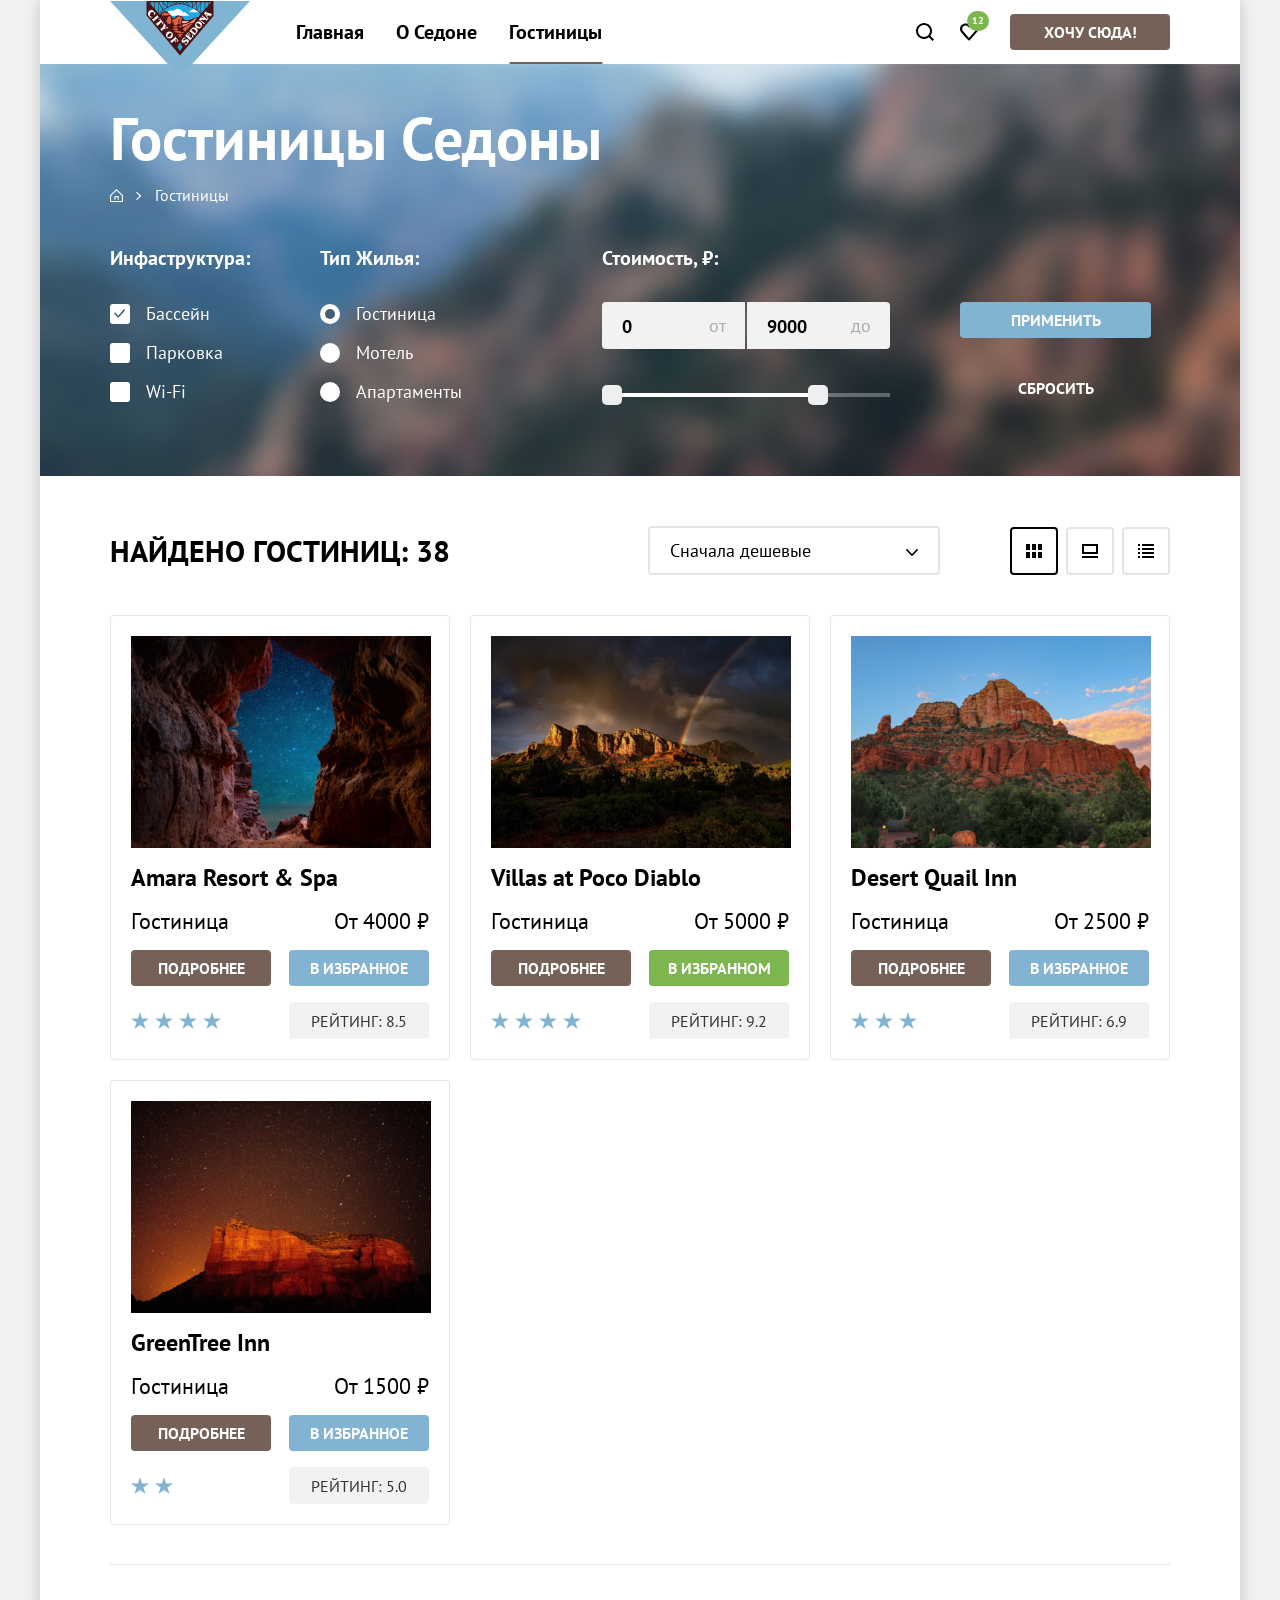
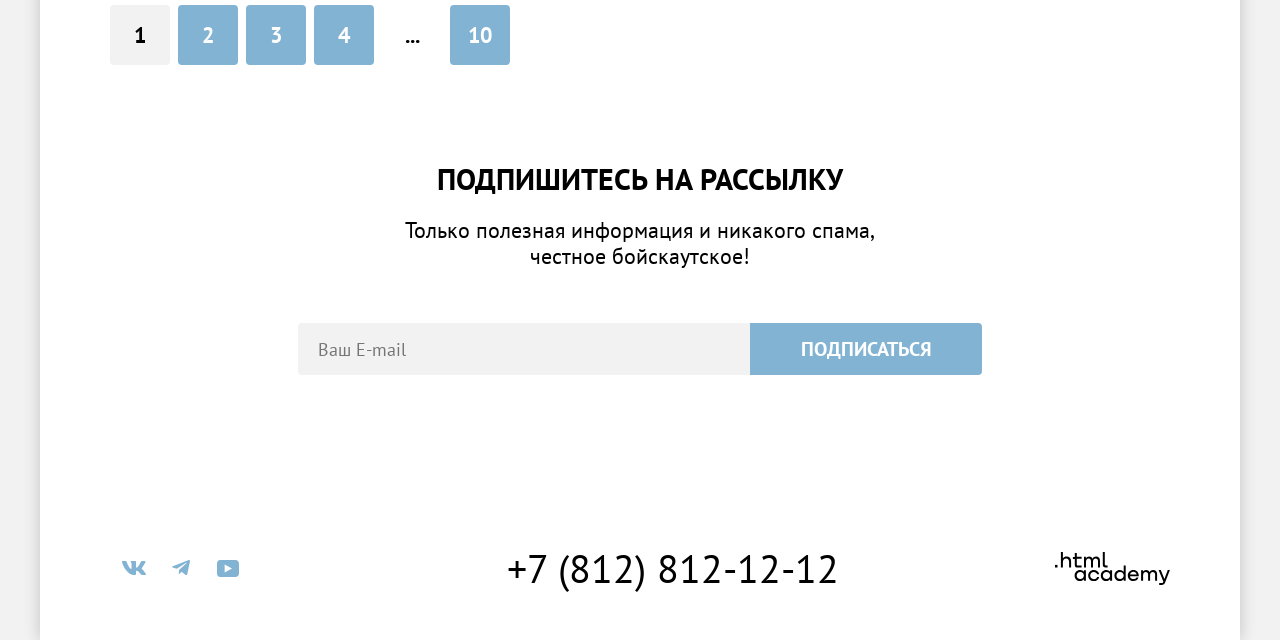
==== commit d4457922: "Update catalog.html" ====
--- a/catalog.html
+++ b/catalog.html
@@ -5,7 +5,7 @@
     <meta charset="utf-8">
     <title>HTML Academy: Седона</title>
     <link rel="stylesheet" href="styles/styles.css">
-    <link rel="icon" href="/favicon.ico">
+    <link rel="icon" href="favicon.ico" type="image/x-icon">
   </head>
 
   <body>
--- a/styles/styles.css
+++ b/styles/styles.css
@@ -1349,13 +1349,12 @@
   max-width: 152px;
 }
 
-.social-item {
+.social-link {
+  display: flex;
   width: 47px;
   height: 40px;
-}
-
-.social-link {
-  display: block;
+  justify-content: center;
+  align-items: center;
   background-color: #82B3D3;
   mask-repeat: no-repeat;
   mask-position: center;
@@ -1365,14 +1364,17 @@
 
 .social-link.vk {
   mask-image: url(../icons/socials-vk.svg);
+  mask-size: 24px 14px;
+}
+
+.social-link.tg {
+  mask-image: url(../icons/socials-tg.svg);
+  mask-size: 18px 16px;
 }
 
 .social-link.youtube {
   mask-image: url(../icons/socials-youtube.svg);
-}
-
-.social-link.tg {
-  mask-image: url(../icons/socials-tg.svg);
+  mask-size: 22px 17px;
 }
 
 .social-link:hover,
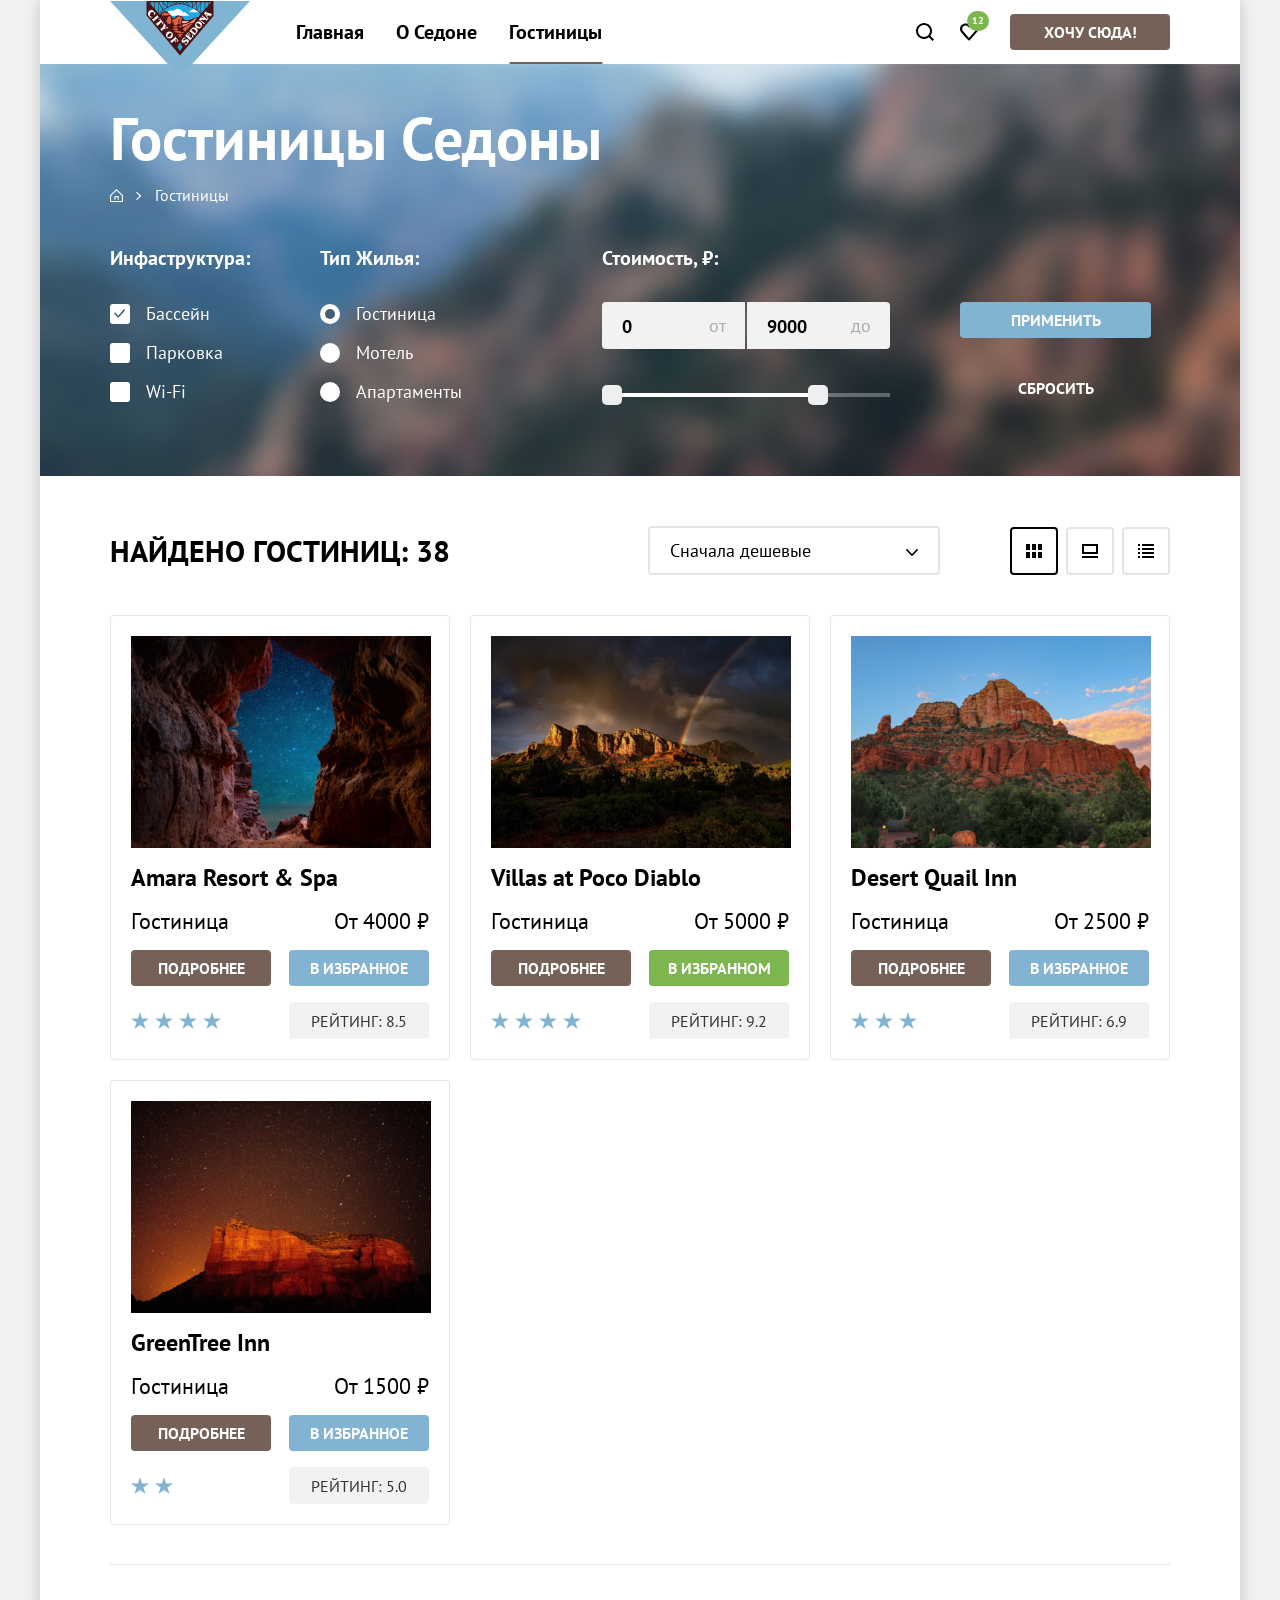
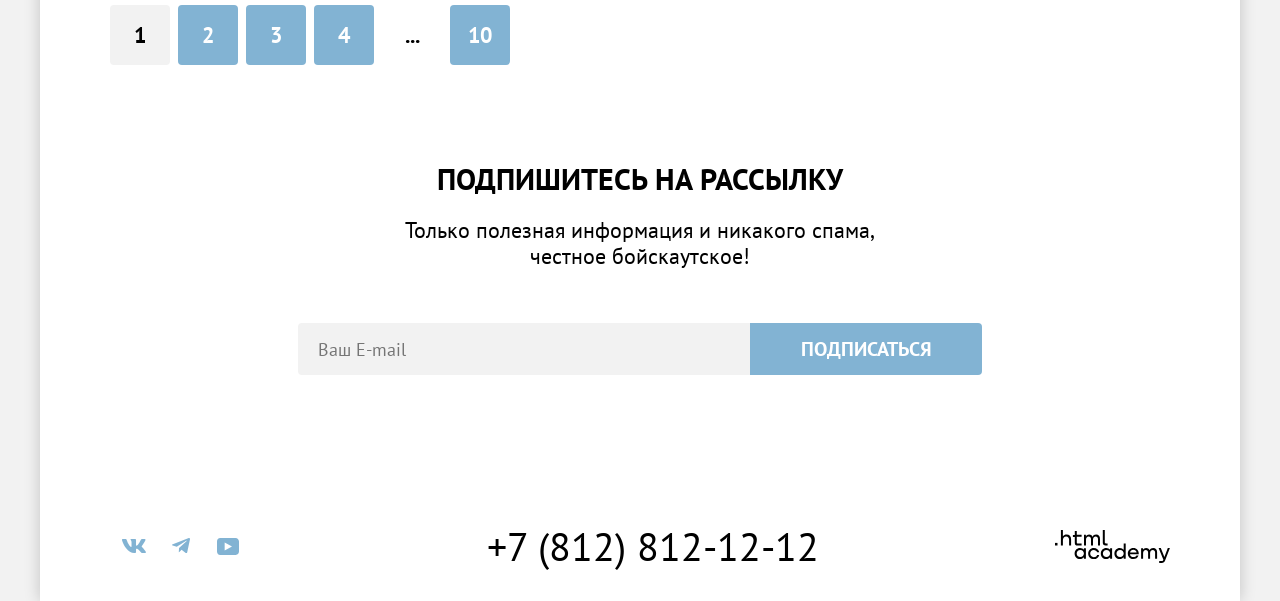
==== commit b71901a6: "Update catalog.html" ====
--- a/catalog.html
+++ b/catalog.html
@@ -236,8 +236,8 @@
       </section>
 
       <section class="subscribe-catalog">
-        <h2 class="subscribe-title catalog">Подпишитесь на рассылку</h2>
-        <p class="subscribe-description catalog">Только полезная информация и никакого спама, <br> честное бойскаутское!</p>
+        <h2 class="subscribe-title">Подпишитесь на рассылку</h2>
+        <p class="subscribe-description">Только полезная информация и никакого спама, <br> честное бойскаутское!</p>
         <form class="subscribe-form">
           <input class="subscribe-field" type="email" required placeholder="Ваш E-mail">
           <button class="subscribe-button" type="submit">Подписаться</button>
--- a/styles/styles.css
+++ b/styles/styles.css
@@ -1337,7 +1337,7 @@
   justify-content: space-between;
   align-items: center;
   flex-wrap: wrap;
-  padding: 45px 70px 30px;
+  padding: 40px 70px 30px;
 }
 
 .social-list {
@@ -1385,6 +1385,13 @@
 .social-link:active {
   background-color: #D2E3EF;
 }
+
+.footer-number-list {
+  margin: 0;
+  padding: 0;
+  padding-top: 5px;
+  padding-bottom: 5px;
+}  
 
 .footer-number {
   display: block;
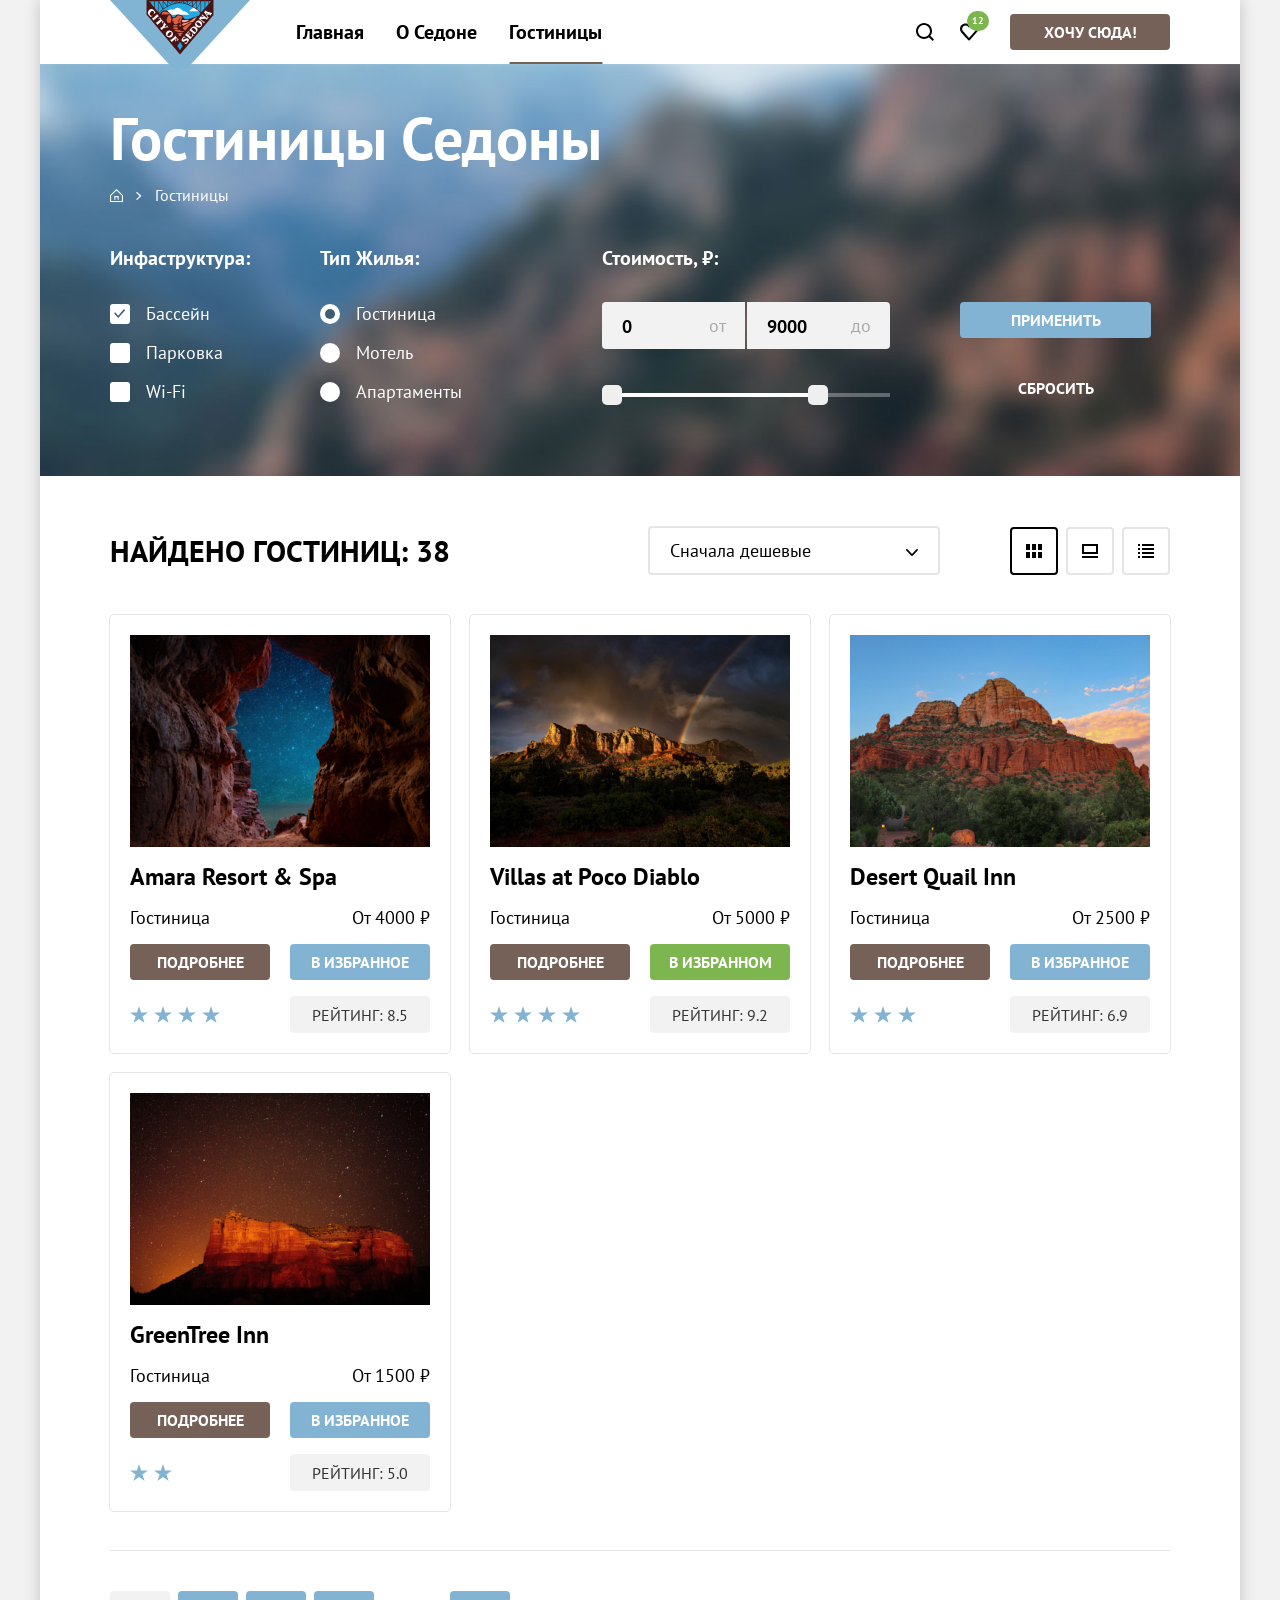
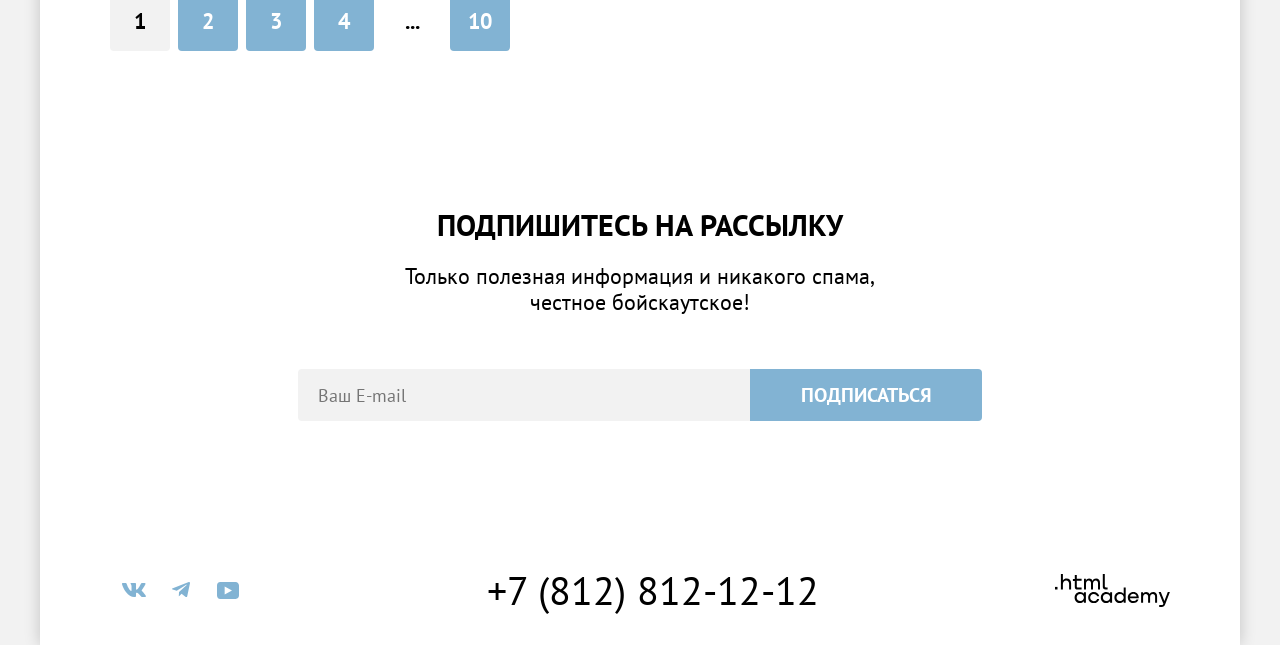
==== commit dd5d88cf: "Update catalog.html" ====
--- a/catalog.html
+++ b/catalog.html
@@ -47,7 +47,7 @@
              </a>
           </li>
           <li class="navigation-item">
-            <button class="join-button" type="button">Хочу сюда!</a>
+            <button class="join-button" type="button">Хочу сюда!</button>
           </li>
         </ul>
       </nav>
@@ -128,6 +128,7 @@
          <fieldset class="filters-fieldset buttons-group">
             <button class="accept-button">Применить</button>
             <button class="clean-button">Сбросить</button>
+         </fieldset>
         </form>
       </section>
 
@@ -155,7 +156,7 @@
         <ul class="catalog-list">
           <li class="catalog-item">
            <div class="image-container">
-            <img class="hotel-image" src="images/hotel-1.jpg" alt="Фото Amara Resort & Spa">
+            <img class="hotel-image" src="images/hotel-1.jpg" width="300" height="212" alt="Фото Amara Resort & Spa">
            </div>
             <h3 class="catalog-item-title">Amara Resort & Spa</h3>
             <p class="catalog-info">Гостиница<span>От 4000 ₽</span></p>
@@ -170,7 +171,7 @@
           </li>
           <li class="catalog-item">
            <div class="image-container">
-            <img class="hotel-image" src="images/hotel-2.jpg" alt="Фото Villas at Poco Diablo">
+            <img class="hotel-image" src="images/hotel-2.jpg" width="300" height="212" alt="Фото Villas at Poco Diablo">
            </div>
             <h3 class="catalog-item-title">Villas at Poco Diablo</h3>
             <p class="catalog-info">Гостиница<span>От 5000 ₽</span></p>
@@ -185,7 +186,7 @@
           </li>
           <li class="catalog-item">
            <div class="image-container">
-            <img class="hotel-image" src="images/hotel-3.jpg" alt="Фото Desert Quail Inn">
+            <img class="hotel-image" src="images/hotel-3.jpg" width="300" height="212" alt="Фото Desert Quail Inn">
            </div>
             <h3 class="catalog-item-title">Desert Quail Inn</h3>
             <p class="catalog-info">Гостиница<span>От 2500 ₽</span></p>
@@ -200,7 +201,7 @@
           </li>
           <li class="catalog-item">
            <div class="image-container">
-            <img class="hotel-image" src="images/hotel-4.jpg" alt="Фото GreenTree Inn">
+            <img class="hotel-image" src="images/hotel-4.jpg" width="300" height="212" alt="Фото GreenTree Inn">
            </div>
             <h3 class="catalog-item-title">GreenTree Inn</h3>
             <p class="catalog-info">Гостиница<span>От 1500 ₽</span></p>
--- a/styles/styles.css
+++ b/styles/styles.css
@@ -79,7 +79,7 @@
   color: #000000;
   background-color: #FFFFFF;
   padding: 0 70px;
-  align-items: center;
+  align-items: start;
 }
 
 .logo {
@@ -93,6 +93,7 @@
 
 .navigation-list {
   display: flex;
+  flex-wrap: wrap;
   margin: 0;
   padding: 0;
   flex-grow: 1;
@@ -103,7 +104,7 @@
   display: flex;
   margin: 0;
   padding: 0;
-  align-items: center;
+  align-items: start;
 }
 
 .navigation-link {
@@ -186,6 +187,7 @@
   line-height: 20px;
   font-weight: 700;
   text-align: center;
+  margin-top: 14px; 
   color: #FFFFFF;
   background-color: #756157;
   text-transform: uppercase;
@@ -944,7 +946,7 @@
 }
 
 .catalog {
-  padding: 0 70px;
+  padding: 0 70px 60px;
 }
 
 .catalog-list {
@@ -972,7 +974,7 @@
   width: 340px;
   padding-left: 20px;
   padding: 20px;
-  border: 1px solid #E5E5E5;
+  outline: 1px solid #E5E5E5;
   border-radius: 4px;
 }
 
@@ -1001,6 +1003,8 @@
   display: grid;
   grid-template-columns: auto auto;
   justify-content: space-between;
+  font-size: 18px;
+  line-height: 117%;
   margin: 0;
   margin-top: 16px;
 }
@@ -1222,7 +1226,7 @@
 
 .subscribe-index {
     margin-top: 0;
-    padding: 96px 0;
+    padding: 96px 0 104px;
     text-align: center;
     background-image: url(../images/subscribe.jpg);
     background-size: cover;
@@ -1232,7 +1236,7 @@
 
 .subscribe-catalog {
     margin-top: 0;
-    padding: 96px 0 106px;
+    padding: 96px 0 104px;
     text-align: center;
     background-size: cover;
     background-repeat: no-repeat;
@@ -1262,10 +1266,6 @@
     color: #FFFFFF;
 }
 
-.subscribe-title.catalog {
-    color: #000000;
-}
-
 .subscribe-description {
     padding-top: 20px;
     text-align: center;
@@ -1276,10 +1276,6 @@
 
 .subscribe-description.index {
     color: #FFFFFF;
-}
-
-.subscribe-description.catalog {
-    color: #000000;
 }
 
 .subscribe-form {
